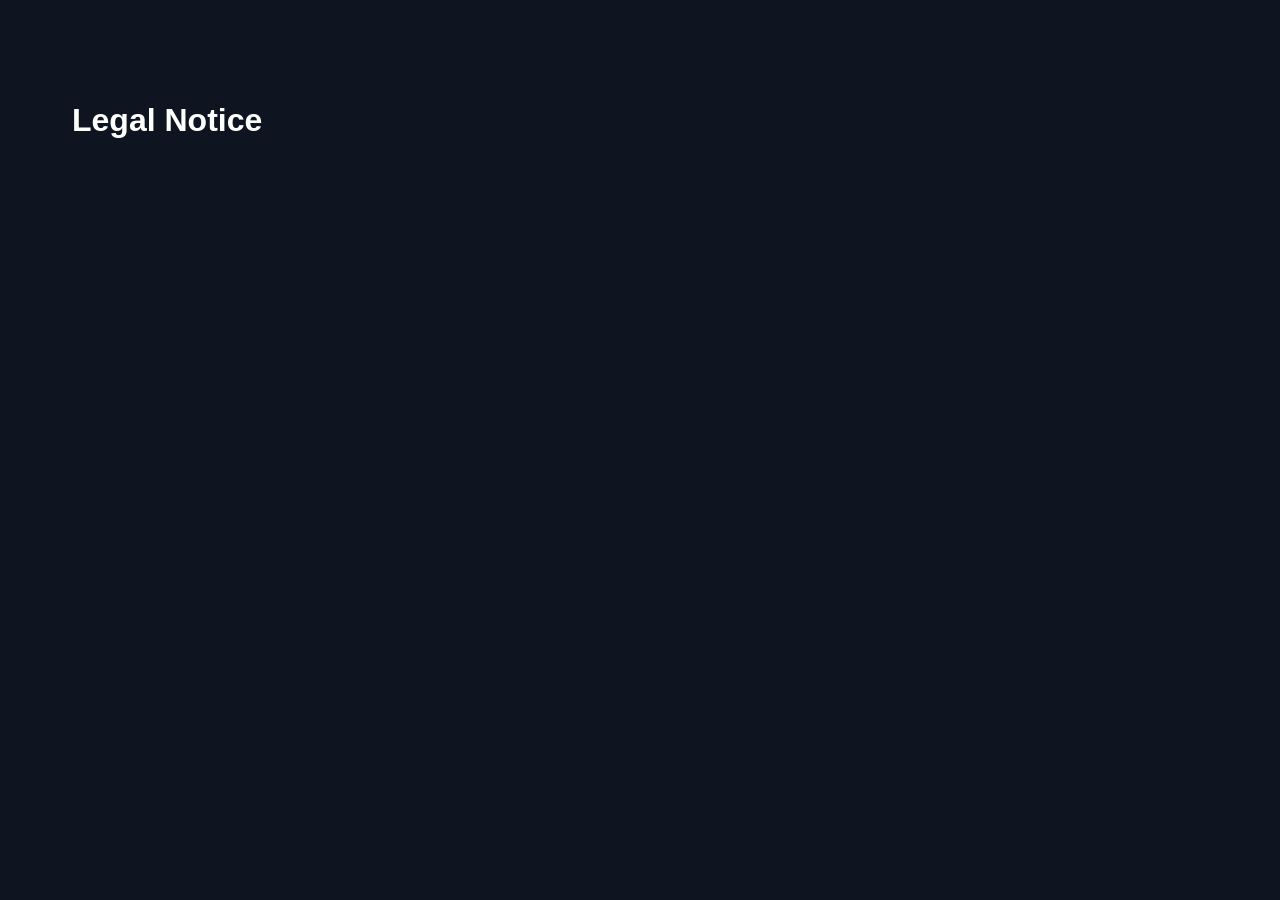
==== legal/privacy/legal-notice.html @ 49e29471 "chore: project setup and structure" ====
<!DOCTYPE html>
<html lang="de">
<head>
  <meta charset="UTF-8">
  <title>Legal Notice – Dominik Roth</title>
  <link rel="stylesheet" href="../../css/variable.css">
  <link rel="stylesheet" href="../../css/reset.css">
  <link rel="stylesheet" href="../../css/style.css">
</head>
<body>
  <main class="container section">
    <h1>Legal Notice</h1>
    <p><!-- Inhalt folgt: Name, Adresse, Kontakt --></p>
  </main>
</body>
</html>
---- css/variable.css ----
/* ==========================================================================
   Design Tokens – from Figma "Design Components Version A"
   ========================================================================== */
:root {
  /* Farben */
  --color-bg: #0e1521;
  --color-bg-alt: #101827;
  --color-text: #ffffff;
  --color-text-muted: #b4b8c2;

  --color-accent-green: #63e34d;
  --color-accent-purple: #9747ff;
  --color-accent-cyan: #4dd0e1;

  --color-success: #63e34d;
  --color-error: #ff4d6d;

  --color-border: #2a3446;

  /* Typografie */
  --font-main: 'Poppins', sans-serif;

  --fs-h1: 3rem;
  --fs-h2: 2.25rem;
  --fs-h3: 1.5rem;
  --fs-body: 1rem;
  --fs-small: 0.875rem;

  /* Spacing */
  --space-xs: 0.5rem;
  --space-sm: 1rem;
  --space-md: 2rem;
  --space-lg: 4rem;
  --space-xl: 6rem;

  /* Misc */
  --radius: 8px;
  --transition: 0.2s ease;
}
---- css/style.css ----
/* ==========================================================================
   Layout / Sections – Base Structure
   ========================================================================== */

.container {
  max-width: 1200px;
  margin-inline: auto;
  padding-inline: var(--space-md);
}

/* Header */
.header {
  display: flex;
  align-items: center;
  justify-content: space-between;
  padding-block: var(--space-sm);
}

.header__logo {
  font-size: var(--fs-h3);
  font-weight: 700;
}

.header__nav ul {
  display: flex;
  gap: var(--space-md);
}

/* Hero */
.hero {
  min-height: 100vh;
  display: flex;
  flex-direction: column;
  justify-content: center;
}

/* Generic Section */
.section {
  padding-block: var(--space-xl);
}

.section__title {
  font-size: var(--fs-h2);
  margin-bottom: var(--space-md);
}

/* Buttons */
.btn {
  display: inline-block;
  padding: 0.75rem 1.5rem;
  border-radius: var(--radius);
  font-weight: 600;
  transition: transform var(--transition);
}

.btn--primary {
  background-color: var(--color-accent-green);
  color: #06120a;
}

.btn--secondary {
  background-color: var(--color-accent-purple);
  color: #fff;
}

.btn:hover {
  transform: translateY(-2px);
}

/* Portfolio Card */
.project-card {
  border: 1px solid var(--color-border);
  border-radius: var(--radius);
  padding: var(--space-md);
  margin-bottom: var(--space-md);
}

/* Contact Form */
.form-group {
  margin-bottom: var(--space-sm);
}

.form-group input,
.form-group textarea {
  width: 100%;
  padding: 0.75rem;
  background: var(--color-bg-alt);
  border: 1px solid var(--color-border);
  border-radius: var(--radius);
  color: var(--color-text);
}

.form-group__error {
  display: none;
  color: var(--color-error);
  font-size: var(--fs-small);
  margin-top: var(--space-xs);
}

/* Footer */
.footer {
  padding-block: var(--space-md);
  border-top: 1px solid var(--color-border);
  display: flex;
  align-items: center;
  justify-content: space-between;
}
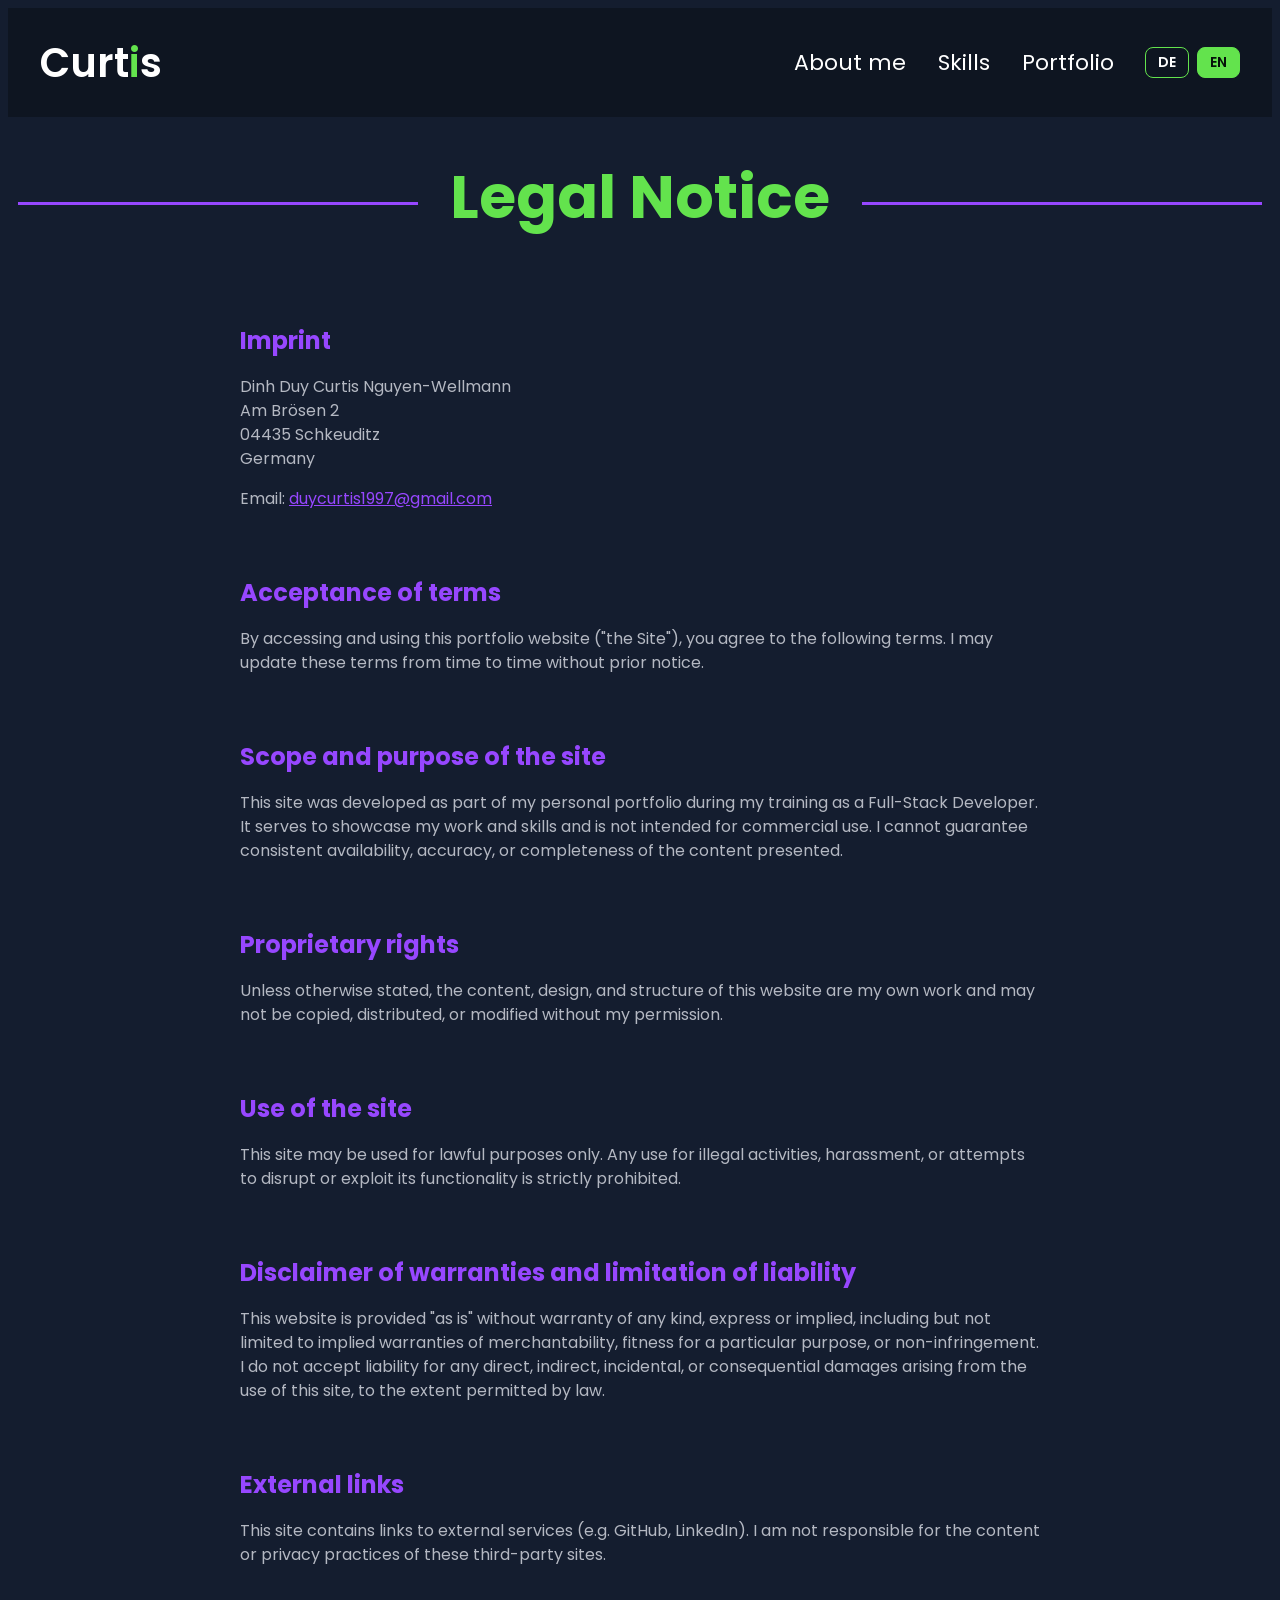
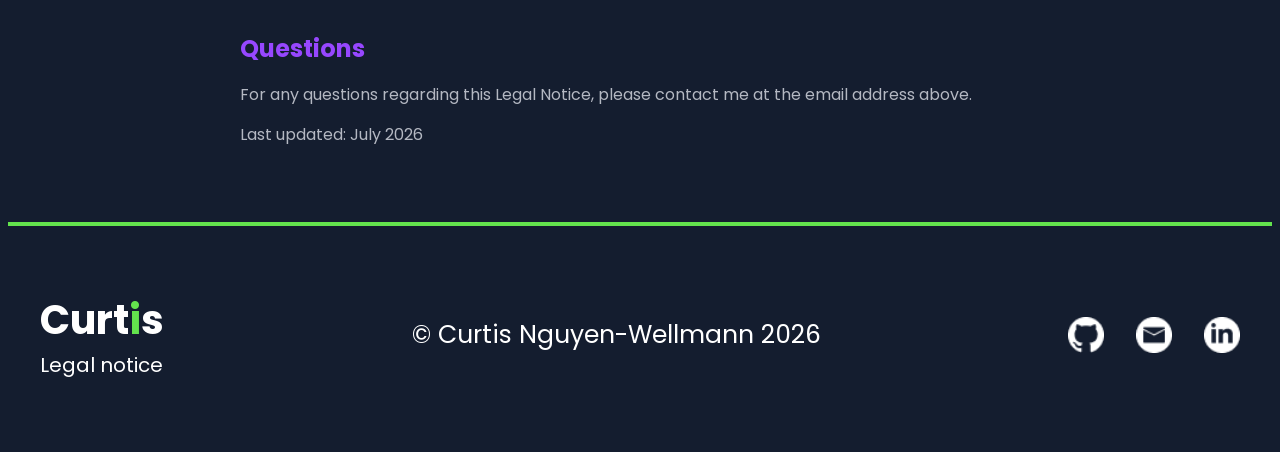
==== commit 8a34e00f: "leagal notice page and privacy policy" ====
--- a/legal/privacy/legal-notice.html
+++ b/legal/privacy/legal-notice.html
@@ -1,16 +1,132 @@
-<!DOCTYPE html>
+<!doctype html>
 <html lang="de">
 <head>
   <meta charset="UTF-8">
-  <title>Legal Notice – Dominik Roth</title>
+  <meta name="viewport" content="width=device-width, initial-scale=1.0">
+  <title>Legal Notice – Curtis Nguyen-Wellmann</title>
+
+  <link rel="preconnect" href="https://fonts.googleapis.com">
+  <link href="https://fonts.googleapis.com/css2?family=Poppins:wght@400;600;700&display=swap" rel="stylesheet">
+
   <link rel="stylesheet" href="../../css/variable.css">
   <link rel="stylesheet" href="../../css/reset.css">
   <link rel="stylesheet" href="../../css/style.css">
 </head>
 <body>
-  <main class="container section">
-    <h1>Legal Notice</h1>
-    <p><!-- Inhalt folgt: Name, Adresse, Kontakt --></p>
-  </main>
+
+  <!-- Header -->
+  <header class="header container">
+    <a href="../../index.html" class="header_logo">Curt<span class="accent">i</span>s</a>
+    <nav class="header_nav">
+      <ul>
+        <li><a href="../../index.html#about">About me</a></li>
+        <li><a href="../../index.html#skills">Skills</a></li>
+        <li><a href="../../index.html#portfolio">Portfolio</a></li>
+      </ul>
+    </nav>
+    <div class="header_lang">
+      <button class="lang-btn" data-lang="de">DE</button>
+      <button class="lang-btn lang-btn--active" data-lang="en">EN</button>
+    </div>
+  </header>
+
+  <!-- Legal Notice content -->
+  <section class="section container">
+    <div class="legal_title-row">
+      <span class="legal_divider" aria-hidden="true"></span>
+      <h1 class="section_title legal_title">Legal Notice</h1>
+      <span class="legal_divider" aria-hidden="true"></span>
+    </div>
+
+    <div class="legal_content">
+      <h2>Imprint</h2>
+      <p>
+        Dinh Duy Curtis Nguyen-Wellmann<br>
+        Am Brösen 2<br>
+        04435 Schkeuditz<br>
+        Germany
+      </p>
+      <p>Email: <a href="mailto:duycurtis1997@gmail.com">duycurtis1997@gmail.com</a></p>
+
+      <h2>Acceptance of terms</h2>
+      <p>
+        By accessing and using this portfolio website ("the Site"), you agree
+        to the following terms. I may update these terms from time to time
+        without prior notice.
+      </p>
+
+      <h2>Scope and purpose of the site</h2>
+      <p>
+        This site was developed as part of my personal portfolio during my
+        training as a Full-Stack Developer. It serves to showcase my work and
+        skills and is not intended for commercial use. I cannot guarantee
+        consistent availability, accuracy, or completeness of the content
+        presented.
+      </p>
+
+      <h2>Proprietary rights</h2>
+      <p>
+        Unless otherwise stated, the content, design, and structure of this
+        website are my own work and may not be copied, distributed, or
+        modified without my permission.
+      </p>
+
+      <h2>Use of the site</h2>
+      <p>
+        This site may be used for lawful purposes only. Any use for illegal
+        activities, harassment, or attempts to disrupt or exploit its
+        functionality is strictly prohibited.
+      </p>
+
+      <h2>Disclaimer of warranties and limitation of liability</h2>
+      <p>
+        This website is provided "as is" without warranty of any kind, express
+        or implied, including but not limited to implied warranties of
+        merchantability, fitness for a particular purpose, or
+        non-infringement. I do not accept liability for any direct, indirect,
+        incidental, or consequential damages arising from the use of this
+        site, to the extent permitted by law.
+      </p>
+
+      <h2>External links</h2>
+      <p>
+        This site contains links to external services (e.g. GitHub,
+        LinkedIn). I am not responsible for the content or privacy practices
+        of these third-party sites.
+      </p>
+
+      <h2>Questions</h2>
+      <p>
+        For any questions regarding this Legal Notice, please contact me at
+        the email address above.
+      </p>
+
+      <p>Last updated: July 2026</p>
+    </div>
+  </section>
+
+  <!-- Footer -->
+  <footer class="footer container">
+    <div class="footer_brand">
+      <a href="../../index.html" class="footer_logo">Curt<span class="accent">i</span>s</a>
+      <a href="legal-notice.html" class="footer_legal-link">Legal notice</a>
+    </div>
+
+    <p class="footer_copy">&copy; Curtis Nguyen-Wellmann 2026</p>
+
+    <div class="footer_socials">
+      <a href="https://github.com/Curtis-GH" target="_blank" rel="noopener">
+        <img src="../../icons/social/social_github.png" alt="Github">
+      </a>
+      <a href="mailto:duycurtis1997@gmail.com">
+        <img src="../../icons/social/social_email.png" alt="Email">
+      </a>
+      <a href="#" target="_blank" rel="noopener">
+        <img src="../../icons/social/social_linkedin.png" alt="LinkedIn">
+      </a>
+    </div>
+  </footer>
+
+  <script src="../../js/main.js"></script>
 </body>
-</html>
+</html>
--- a/css/variable.css
+++ b/css/variable.css
@@ -1,8 +1,6 @@
-/* ==========================================================================
-   Design Tokens – from Figma "Design Components Version A"
-   ========================================================================== */
+
 :root {
-  /* Farben */
+  /* Colors */
   --color-bg: #0e1521;
   --color-bg-alt: #101827;
   --color-text: #ffffff;
@@ -17,7 +15,7 @@
 
   --color-border: #2a3446;
 
-  /* Typografie */
+  /* Typography */
   --font-main: 'Poppins', sans-serif;
 
   --fs-h1: 3rem;
@@ -31,9 +29,9 @@
   --space-sm: 1rem;
   --space-md: 2rem;
   --space-lg: 4rem;
-  --space-xl: 6rem;
+  
 
   /* Misc */
   --radius: 8px;
   --transition: 0.2s ease;
-}
+}
--- a/css/style.css
+++ b/css/style.css
@@ -1,61 +1,235 @@
-/* ==========================================================================
-   Layout / Sections – Base Structure
-   ========================================================================== */
-
+/* ===== HEADER ===== */
+.header {
+  position: sticky;
+  top: 0;
+  z-index: 10;
+  background-color: var(--color-bg);
+  display: flex;
+  align-items: center;
+  justify-content: space-between;
+  padding-block: var(--space-sm);
+}
+
+.header_nav {
+  margin-left: 600px;
+}
+
+.header_nav ul {
+  display: flex;
+  gap: var(--space-md);
+  font-size: 22px;
+}
+
+.header_nav a {
+  transition: color var(--transition), text-shadow var(--transition);
+}
+
+.header_nav a:hover {
+  color: var(--color-accent-green);
+  text-shadow: 0 0 8px var(--color-accent-green);
+}
+
+.header_logo {
+  font-size: 40px;
+  font-weight: 600;
+}
+
+.header_logo .accent {
+  color: var(--color-accent-green);
+}
+
+/* Language toggle buttons */
+.header_lang {
+  display: flex;
+  gap: var(--space-xs);
+}
+
+.lang-btn {
+  padding: 0.25rem 0.75rem;
+  border: 1px solid var(--color-accent-green);
+  border-radius: var(--radius);
+  background: transparent;
+  color: var(--color-text);
+  font-size: var(--fs-small);
+  font-weight: 600;
+  transition: color var(--transition), text-shadow var(--transition);
+}
+
+.lang-btn--active {
+  background-color: var(--color-accent-green);
+  color: #06120a;
+  border-color: var(--color-accent-green);
+}
+
+.lang-btn:not(.lang-btn--active):hover {
+  color: var(--color-accent-purple);
+  text-shadow: 0 0 8px var(--color-accent-purple);
+}
+
+/* Shared layout container, used by every section */
 .container {
-  max-width: 1200px;
+  max-width: 1440px;
   margin-inline: auto;
   padding-inline: var(--space-md);
 }
 
-/* Header */
-.header {
-  display: flex;
-  align-items: center;
-  justify-content: space-between;
-  padding-block: var(--space-sm);
-}
-
-.header__logo {
-  font-size: var(--fs-h3);
-  font-weight: 700;
-}
-
-.header__nav ul {
-  display: flex;
-  gap: var(--space-md);
-}
-
-/* Hero */
+/* ===== END HEADER ===== */
+
+/* ===== HERO ===== */
 .hero {
-  min-height: 100vh;
+  min-height: 60vh;
   display: flex;
   flex-direction: column;
   justify-content: center;
-}
-
-/* Generic Section */
+  position: relative;
+  overflow: hidden;
+  background-image:
+    url("../icons/decorative/shadow-purple-about.png"),
+    url("../icons/decorative/shadow-cyan-hero.png.svg");
+  background-repeat: no-repeat, no-repeat;
+  background-position: left top, right top;
+  background-size: 700px, 250px;
+  margin-bottom: -40px;
+}
+
+
+
+.hero_content {
+  position: relative;
+  z-index: 1;
+  display: flex;
+  align-items: center;
+  justify-content: center;
+  gap: var(--space-lg);
+  margin: 100px;
+}
+
+.hero_text {
+  display: flex;
+  flex-direction: column;
+  align-items: center;
+  margin-top: 60px;
+}
+
+.hero_heading-row {
+  display: flex;
+  align-items: center;
+  gap: var(--space-sm);
+}
+
+.hero_text h1 {
+  font-size: 80px;
+  font-weight: 700;
+  line-height: 1.1;
+}
+
+.hero_heading-row {
+  display: flex;
+  align-items: center;
+  gap: var(--space-sm);
+}
+
+.hero_eyebrow {
+  writing-mode: vertical-rl;
+  transform: rotate(180deg);
+  font-size: 75px;
+  font-weight: 600;
+  color: #fff;
+}
+
+.hero_name-block {
+  display: flex;
+  flex-direction: column;
+}
+
+.hero_role {
+  color: var(--color-accent-purple);
+  font-size: 80px;
+  font-weight: 400;
+  margin: 0;
+}
+
+.hero_footer {
+  position: relative;
+  z-index: 1;
+  display: flex;
+  align-items: center;
+  justify-content: space-between;
+  margin-top: 120px;
+}
+
+.hero_socials {
+  display: flex;
+  align-items: center;
+  gap: 40px;
+}
+
+.hero_socials img {
+  width: 32px;
+  height: 32px;
+}
+
+.hero_email {
+  color: var(--color-text-muted);
+  font-size: var(--fs-small);
+  margin-left: var(--space-xs);
+}
+
+.hero_scroll {
+  writing-mode: vertical-rl;
+  color: var(--color-text-muted);
+  font-size: 22px;
+  font-weight: 600;
+  padding-right: 50px;
+  pointer-events: none;
+}
+
+.hero_scroll-arrow {
+  writing-mode: horizontal-tb;
+  display: inline-block;
+}
+
+.hero_divider {
+  display: inline-block;
+  width: 90px;
+  height: 3px;
+  background-color: var(--color-accent-green);
+}
+
+/* ===== END HERO ===== */
+
+/* ===== SECTION (SHARED) ===== */
 .section {
   padding-block: var(--space-xl);
 }
 
-.section__title {
-  font-size: var(--fs-h2);
+.section_title {
+  font-size: 90px;
+  line-height: 1;
   margin-bottom: var(--space-md);
 }
 
-/* Buttons */
+/* ===== END SECTION (SHARED) ===== */
+
+/* ===== BUTTONS ===== */
 .btn {
   display: inline-block;
   padding: 0.75rem 1.5rem;
   border-radius: var(--radius);
-  font-weight: 600;
+  font-weight: 500;
   transition: transform var(--transition);
+  font-size: 25px;
 }
 
 .btn--primary {
   background-color: var(--color-accent-green);
-  color: #06120a;
+  color: #fff;
+  margin-top: 60px;
+}
+
+.btn--primary:hover {
+  background-color: var(--color-accent-purple);
+  transform: scale(1.05);
 }
 
 .btn--secondary {
@@ -67,15 +241,152 @@
   transform: translateY(-2px);
 }
 
-/* Portfolio Card */
+/* ===== END BUTTONS ===== */
+
+/* ===== PORTFOLIO ===== */
+.portfolio {
+  position: relative;
+  overflow: hidden;
+}
+
+.portfolio_blob {
+  position: absolute;
+  z-index: 0;
+  max-width: none;
+  pointer-events: none;
+}
+
+.portfolio_blob--right {
+  top: 0;
+  right: 0;
+  height: 100%;
+  width: auto;
+}
+
+.portfolio_blob--left {
+  bottom: 0;
+  left: 0;
+  height: 100%;
+  width: auto;
+}
+
+.portfolio_heading-row {
+    position: relative;
+    z-index: 1;
+    display: flex;
+    align-items: center;
+    gap: var(--space-sm);
+    margin-bottom: var(--space-xs);
+    padding-left: 30px;
+}
+
+.portfolio_divider {
+  display: inline-block;
+  width:80px;
+  height: 4px;
+  background-color: var(--color-accent-purple);
+  margin-top: 50px;
+}
+
+.portfolio_subtitle {
+  position: relative;
+  z-index: 1;
+  color: var(--color-text-muted);
+  margin-bottom: var(--space-lg);
+  max-width: 500px;
+  padding-left: 120px;
+}
+
+.portfolio_grid {
+  position: relative;
+  z-index: 1;
+  display: grid;
+  grid-template-columns: repeat(2, 1fr);
+  gap: var(--space-lg);
+  max-width: 1200px;
+  margin-inline: auto;
+}
+
 .project-card {
-  border: 1px solid var(--color-border);
+  border: 2px solid var(--color-accent-green);
   border-radius: var(--radius);
+  overflow: hidden;
+  background-color: var(--color-bg-alt);
+  position: relative;
+}
+
+.project-card_media {
+  
+  overflow: hidden;
+  font-size: 20px;
+}
+
+.project-card_preview {
+  width: 100%;
+  object-fit: cover;
+  display: block;
+}
+
+.project-card_links {
+  position: absolute;
+  top: var(--space-md);
+  left: 0;
+  width: 100%;
+  z-index: 2;
+  display: flex;
+  justify-content: center;
+  gap: var(--space-sm);
+  opacity: 0;
+  transform: translateY(-10px);
+  transition: opacity var(--transition), transform var(--transition);
+}
+
+.project-card:hover .project-card_links {
+  opacity: 1;
+  transform: translateY(0);
+}
+
+.btn--outline {
+  background: transparent;
+  border: 1px solid var(--color-accent-cyan);
+  color: #fff;
+}
+.project-card_info {
+  position: absolute;
+  bottom: 0;
+  left: 0;
+  width: 100%;
+  z-index: 1;
+  background-color: #fff;
+  color: #06120a;
   padding: var(--space-md);
-  margin-bottom: var(--space-md);
-}
-
-/* Contact Form */
+  opacity: 0;
+  transform: translateY(20px);
+  transition: opacity var(--transition), transform var(--transition);
+  pointer-events: none;
+  box-sizing: border-box;
+  border-radius: 7px;
+}
+
+.project-card:hover .project-card_info {
+  opacity: 1;
+  transform: translateY(0);
+}
+
+.project-card_info h3 {
+  color: var(--color-accent-purple);
+  margin-bottom: var(--space-xs);
+}
+
+.tech-tags {
+  color: var(--color-accent-green);
+  font-size: var(--fs-small);
+  margin-top: var(--space-xs);
+}
+
+/* ===== END PORTFOLIO ===== */
+
+/* ===== CONTACT FORM ===== */
 .form-group {
   margin-bottom: var(--space-sm);
 }
@@ -85,23 +396,642 @@
   width: 100%;
   padding: 0.75rem;
   background: var(--color-bg-alt);
-  border: 1px solid var(--color-border);
+  border: 1px solid var(--color-accent-purple);
   border-radius: var(--radius);
   color: var(--color-text);
-}
-
-.form-group__error {
-  display: none;
+  font-family: inherit;
+}
+
+.form-group textarea {
+  min-height: 120px;
+  resize: vertical;
+}
+
+/* Webkit autofill fix: keep dark background and light text */
+.form-group input:-webkit-autofill,
+.form-group input:-webkit-autofill:hover,
+.form-group input:-webkit-autofill:focus {
+  -webkit-text-fill-color: var(--color-text);
+  -webkit-box-shadow: 0 0 0 1000px var(--color-bg-alt) inset;
+  caret-color: var(--color-text);
+}
+
+.form-group input.is-invalid,
+.form-group textarea.is-invalid {
+  border-color: var(--color-error);
+}
+
+.form-group_error {
+  visibility: hidden;
   color: var(--color-error);
   font-size: var(--fs-small);
   margin-top: var(--space-xs);
-}
-
-/* Footer */
+  min-height: 1.2em;
+}
+
+.form-group_error.is-visible {
+  visibility: visible;
+}
+
+.form-group--checkbox {
+  display: flex;
+  flex-wrap: wrap;
+  align-items: flex-start;
+  gap: var(--space-xs);
+  font-size: var(--fs-body);
+}
+.form-group--checkbox .form-group_error {
+  flex-basis: 100%;
+  margin-top: 0;
+}
+
+
+.form-group--checkbox input {
+  width: auto;
+  accent-color: var(--color-accent-green);
+  margin-top: 0.2rem;
+  flex-shrink: 0;
+}
+
+.contact_policy-link {
+  color: var(--color-accent-purple);
+  text-decoration: underline;
+}
+
+.form-group--checkbox input {
+  appearance: none;
+  -webkit-appearance: none;
+  width: 20px;
+  height: 20px;
+  border: 2px solid var(--color-accent-green);
+  border-radius: 4px;
+  background-color: transparent;
+  margin-top: 0.2rem;
+  flex-shrink: 0;
+  cursor: pointer;
+  position: relative;
+}
+
+.form-group--checkbox input:checked {
+  background-color: var(--color-accent-green);
+}
+
+.form-group--checkbox input:checked::after {
+  content: "";
+  position: absolute;
+  left: 6px;
+  top: 3px;
+  width: 6px;
+  height: 11px;
+  border: solid #06120a;
+  border-width: 0 2px 2px 0;
+  transform: rotate(45deg);
+}
+
+.contact_submit:disabled {
+  background-color: var(--color-border);
+  opacity: 1;
+  cursor: not-allowed;
+  transform: none;
+  cursor: pointer;
+}
+.contact_form {
+  padding-right: 75px;
+}
+
+.contact_feedback {
+  margin-top: var(--space-sm);
+  font-weight: 600;
+}
+
+.contact_feedback.is-success {
+  color: var(--color-success);
+}
+
+.contact_feedback.is-error {
+  color: var(--color-error);
+}
+
+/* ===== END CONTACT FORM ===== */
+
+/* ===== FOOTER ===== */
 .footer {
-  padding-block: var(--space-md);
-  border-top: 1px solid var(--color-border);
+  padding-block: var(--space-lg);
+  border-top: 4px solid var(--color-accent-green);
   display: flex;
   align-items: center;
   justify-content: space-between;
 }
+
+.footer_logo {
+  font-size: 40px;
+  font-weight: 700;
+}
+
+.footer_logo .accent {
+  color: var(--color-accent-green);
+}
+
+.footer_legal-link {
+  display: block;
+  color: white;
+  font-size: 20px;
+  font-weight: 400;
+}
+
+.footer_copy {
+  font-size: 25px;
+}
+
+.footer_socials {
+  display: flex;
+  gap: var(--space-md);
+}
+
+.footer_socials img {
+  width: 36px;
+  height: 36px;
+  transition: transform 0.5s ease;
+}
+
+.footer_socials img:hover {
+  transform: translateY(-10px);
+}
+
+/* ===== END FOOTER ===== */
+
+/* ===== ABOUT ===== */
+.about {
+  position: relative;
+}
+
+.about_grid {
+  display: flex;
+  align-items: center;
+  gap: 135px;
+}
+
+.about_text {
+  max-width: 560px;
+  position: relative;
+  z-index: 1;
+  margin-left:90px;
+}
+
+.about_intro {
+  margin-bottom: var(--space-sm);
+}
+
+.about_points {
+  margin-top: var(--space-md);
+  display: flex;
+  flex-direction: column;
+  gap: var(--space-md);
+}
+
+.about_points li {
+  display: flex;
+  align-items: flex-start;
+  gap: var(--space-sm);
+}
+
+.about_points img {
+  width: 60px;
+  height: 60px;
+  flex-shrink: 0;
+  margin-top: 0.2rem;
+}
+
+.about_photo-wrap {
+  position: relative;
+  flex-shrink: 0;
+  width: 750px;
+  max-width: none;
+  margin-top: 200px;
+}
+
+.about_glow {
+  position: absolute;
+  top: 50%;
+  left: 50%;
+  transform: translate(-50%, -50%);
+  width: 120%;
+  max-width: none;
+  z-index: 0;
+  pointer-events: none;
+}
+
+.about_photo {
+  position: relative;
+  z-index: 1;
+  width: 100%;
+  object-fit: contain;
+}
+
+/* ===== END ABOUT ===== */
+
+/* ===== SKILLS ===== */
+.skills {
+  position: relative;
+  background-color: #141d2f;
+
+}
+
+.skills_wave {
+  position: absolute;
+  top: -180px;
+  left: 0;
+  width: 100%;
+  z-index: 1;
+  pointer-events: none;
+  
+}
+
+.skills_grid {
+  position: relative;
+  z-index: 1;
+  display: flex;
+  align-items: center;
+  justify-content: space-between;
+  gap: var(--space-lg);
+  padding-top: 0px;
+  margin-left:90px;
+}
+
+.skills_icons {
+  display: grid;
+  grid-template-columns: repeat(4, 1fr);
+  gap: var(--space-lg) var(--space-md);
+  flex-shrink: 0;
+}
+
+.skill-item {
+  display: flex;
+  flex-direction: column;
+  align-items: center;
+  gap: var(--space-xs);
+  text-align: center;
+}
+
+.skill-item--new-row {
+  grid-column-start: 1;
+}
+
+.skill-item img {
+  width: 60px;
+  height: 60px;
+  transition: transform 0.5s ease;
+}
+
+.skill-item img:hover {
+  transform: translateY(-10px);
+}
+
+.skill-item span {
+  font-weight: 700;
+  font-size: var(--fs-small);
+}
+.skill-item--tooltip {
+  position: relative;
+}
+
+.skill-item_tooltip {
+  position: absolute;
+  bottom: calc(100% + var(--space-xs));
+  left: 50%;
+  transform: translateX(-50%);
+  width: 196px;
+  opacity: 0;
+  pointer-events: none;
+  transition: opacity var(--transition);
+  z-index: 2;
+}
+
+.skill-item--tooltip:hover .skill-item_tooltip {
+  opacity: 1;
+}
+
+.skills_text {
+  max-width: 480px;
+}
+
+.skills_heading-row {
+  display: flex;
+  align-items: center;
+  gap: var(--space-md);
+  margin-bottom: var(--space-md);
+}
+
+.skills_divider {
+  flex-grow: 1;
+  height: 3px;
+  background-color: var(--color-accent-cyan);
+  margin-top: 50px;
+}
+
+.skills_question {
+  margin-top: var(--space-md);
+  font-size: var(--fs-h3);
+  font-weight: 700;
+}
+
+.accent-purple {
+  color: var(--color-accent-purple);
+}
+
+/* ===== END SKILLS ===== */
+
+/* Background color spanning Skills section through page end */
+.page-bottom {
+  background-color: #141d2f;
+  margin-inline: auto;
+  padding-inline: var(--space-md);
+}
+
+/* ===== REFERENCES / TESTIMONIALS ===== */
+.references {
+
+  margin-top: 75px;
+}
+
+.testimonial {
+  position: relative;
+  display: flex;
+  align-items: center;
+  padding: var(--space-lg);
+  padding-right: 0;
+}
+
+.testimonial_quote-icon {
+  position: absolute;
+  top: var(--space-md);
+  left: var(--space-md);
+  width: 48px;
+  height: auto;
+}
+
+.testimonial_box {
+  flex-grow: 6;
+  border: 4px solid var(--color-accent-purple);
+  border-radius: 24px;
+  padding: var(--space-lg) var(--space-lg) var(--space-lg) calc(var(--space-lg) * 2);
+  min-height: 140px;
+  height: 180px;
+  display: flex;
+  align-items: center;
+  margin-right: var(--space-lg);
+}
+
+.testimonial_slides {
+  position: relative;
+  width: 100%;
+  display: grid;
+}
+
+.testimonial_slide {
+  grid-area: 1 / 1;
+  visibility: hidden;
+}
+
+.testimonial_slide.is-active {
+  visibility: visible;
+}
+
+.testimonial_author-row {
+  display: flex;
+  align-items: center;
+  margin-top: var(--space-md);
+}
+
+ .testimonial_avatar-divider {
+  display: inline-block;
+  width: 80px;
+  height: 3px;
+  background-color: var(--color-accent-green);
+}
+
+.testimonial_author {
+    color: var(--color-text-muted);
+    font-size: var(--fs-body);
+    white-space: nowrap;
+    padding-left: 20px;
+}
+
+.testimonial_avatar {
+  flex-shrink: 0;
+  width: 220px;
+  height: 220px;
+  border-radius: 50%;
+  border: 3px solid var(--color-accent-green);
+  display: flex;
+  align-items: center;
+  justify-content: center;
+  font-weight: 700;
+  font-size: var(--fs-h3);
+  background-color: var(--color-bg-alt);
+}
+
+.testimonial_avatar-divider {
+  display: inline-block;
+  flex-grow: 1;
+  height: 3px;
+  background-color: var(--color-accent-green);
+}
+
+.testimonial_divider {
+  flex-grow: 1;
+  max-width: 240px;
+  height: 1px;
+  background-color: var(--color-accent-cyan);
+}
+
+.testimonial_nav {
+  display: flex;
+  align-items: center;
+  justify-content: center;
+  gap: var(--space-md);
+  padding-bottom: var(--space-lg);
+}
+
+.testimonial_arrow {
+  background: transparent;
+  color: var(--color-accent-purple);
+  font-size: 40px;
+  font-weight: 700;
+  line-height: 1;
+  padding: 0;
+}
+
+.testimonial_dots {
+  display: flex;
+  gap: var(--space-xs);
+}
+
+.testimonial_dot {
+  width: 10px;
+  height: 10px;
+  border-radius: 50%;
+  background-color: var(--color-border);
+  padding: 0;
+}
+
+.testimonial_dot.is-active {
+  background-color: var(--color-accent-cyan);
+}
+
+/* ===== END REFERENCES / TESTIMONIALS ===== */
+
+/* ===== CONTACT ===== */
+.contact {
+  position: relative;
+  overflow: hidden;
+}
+
+.contact_shadow {
+  position: absolute;
+  top: 0;
+  right: 0;
+  height: 100%;
+  width: auto;
+  z-index: 0;
+  pointer-events: none;
+}
+
+.contact_heading-row {
+  position: relative;
+  z-index: 1;
+  display: flex;
+  align-items: center;
+  gap: var(--space-md);
+  margin-bottom: var(--space-lg);
+  padding-left: 30%;
+}
+
+.contact_divider {
+  flex-grow: 1;
+  height: 2px;
+  background-color: var(--color-accent-green);
+  margin-top: 50px;
+}
+
+.contact_grid {
+  position: relative;
+  z-index: 1;
+  display: grid;
+  grid-template-columns: 1fr 1fr;
+  gap: var(--space-lg);
+}
+
+.contact_intro-heading {
+  display: flex;
+  align-items: center;
+  gap: var(--space-sm);
+  margin-bottom: var(--space-md);
+}
+
+.contact_intro-divider {
+  width: 40px;
+  height: 4px;
+  background-color: var(--color-accent-cyan);
+}
+
+.contact_intro-heading h3 {
+  font-size: 40px;
+}
+
+.contact_intro p {
+  color: var(--color-text-muted);
+  font-size: var(--fs-body);
+  margin-bottom: var(--space-sm);
+  max-width: 320px;
+}
+
+.contact_scroll-top {
+  position: relative;
+  z-index: 1;
+  display: flex;
+  align-items: center;
+  justify-content: center;
+  width: 56px;
+  height: 56px;
+  font-size: 24px;
+  margin-left: auto;
+  margin-right: var(--space-lg);
+  margin-top: var(--space-md);
+  margin-bottom: var(--space-lg);
+  border: 2px solid var(--color-border);
+  border-radius: 50%;
+  color: var(--color-text);
+  border-color: white;
+}
+
+/* ===== END CONTACT ===== */
+
+/* ===== LEGAL PAGES (Legal Notice / Privacy Policy) ===== */
+.legal_title-row {
+  display: flex;
+  align-items: center;
+  justify-content: center;
+  gap: var(--space-md);
+  margin-bottom: var(--space-lg);
+  margin-inline: calc(var(--space-md) * -1);
+  text-align: center;
+}
+
+.legal_title {
+  color: var(--color-accent-green);
+  font-size: 60px;
+  font-weight: 700;
+  line-height: 1;
+  margin-top:  50px;
+  white-space: nowrap;
+}
+
+.legal_divider {
+  flex-grow: 1;
+  height: 3px;
+  background-color: var(--color-accent-purple);
+  max-width: 400px;
+  margin-top: 30px;
+  
+}
+
+.legal_content {
+  max-width: 800px;
+  margin-inline: auto;
+  margin-bottom: 75px;
+}
+
+.legal_content h2 {
+  color: var(--color-accent-purple);
+  font-size: var(--fs-h3);
+  margin-top: var(--space-lg);
+  margin-bottom: var(--space-xs);
+}
+
+.legal_content p {
+  color: var(--color-text-muted);
+  margin-bottom: var(--space-sm);
+}
+
+.legal_content ul {
+  margin-bottom: var(--space-sm);
+  padding-left: var(--space-md);
+  list-style: disc;
+}
+
+.legal_content li {
+  color: var(--color-text-muted);
+  margin-bottom: var(--space-xs);
+}
+
+.legal_content a {
+  color: var(--color-accent-purple);
+  text-decoration: underline;
+}
+
+.legal_placeholder {
+  color: var(--color-accent-cyan);
+  font-style: italic;
+}
+/* ===== END LEGAL PAGES ===== */
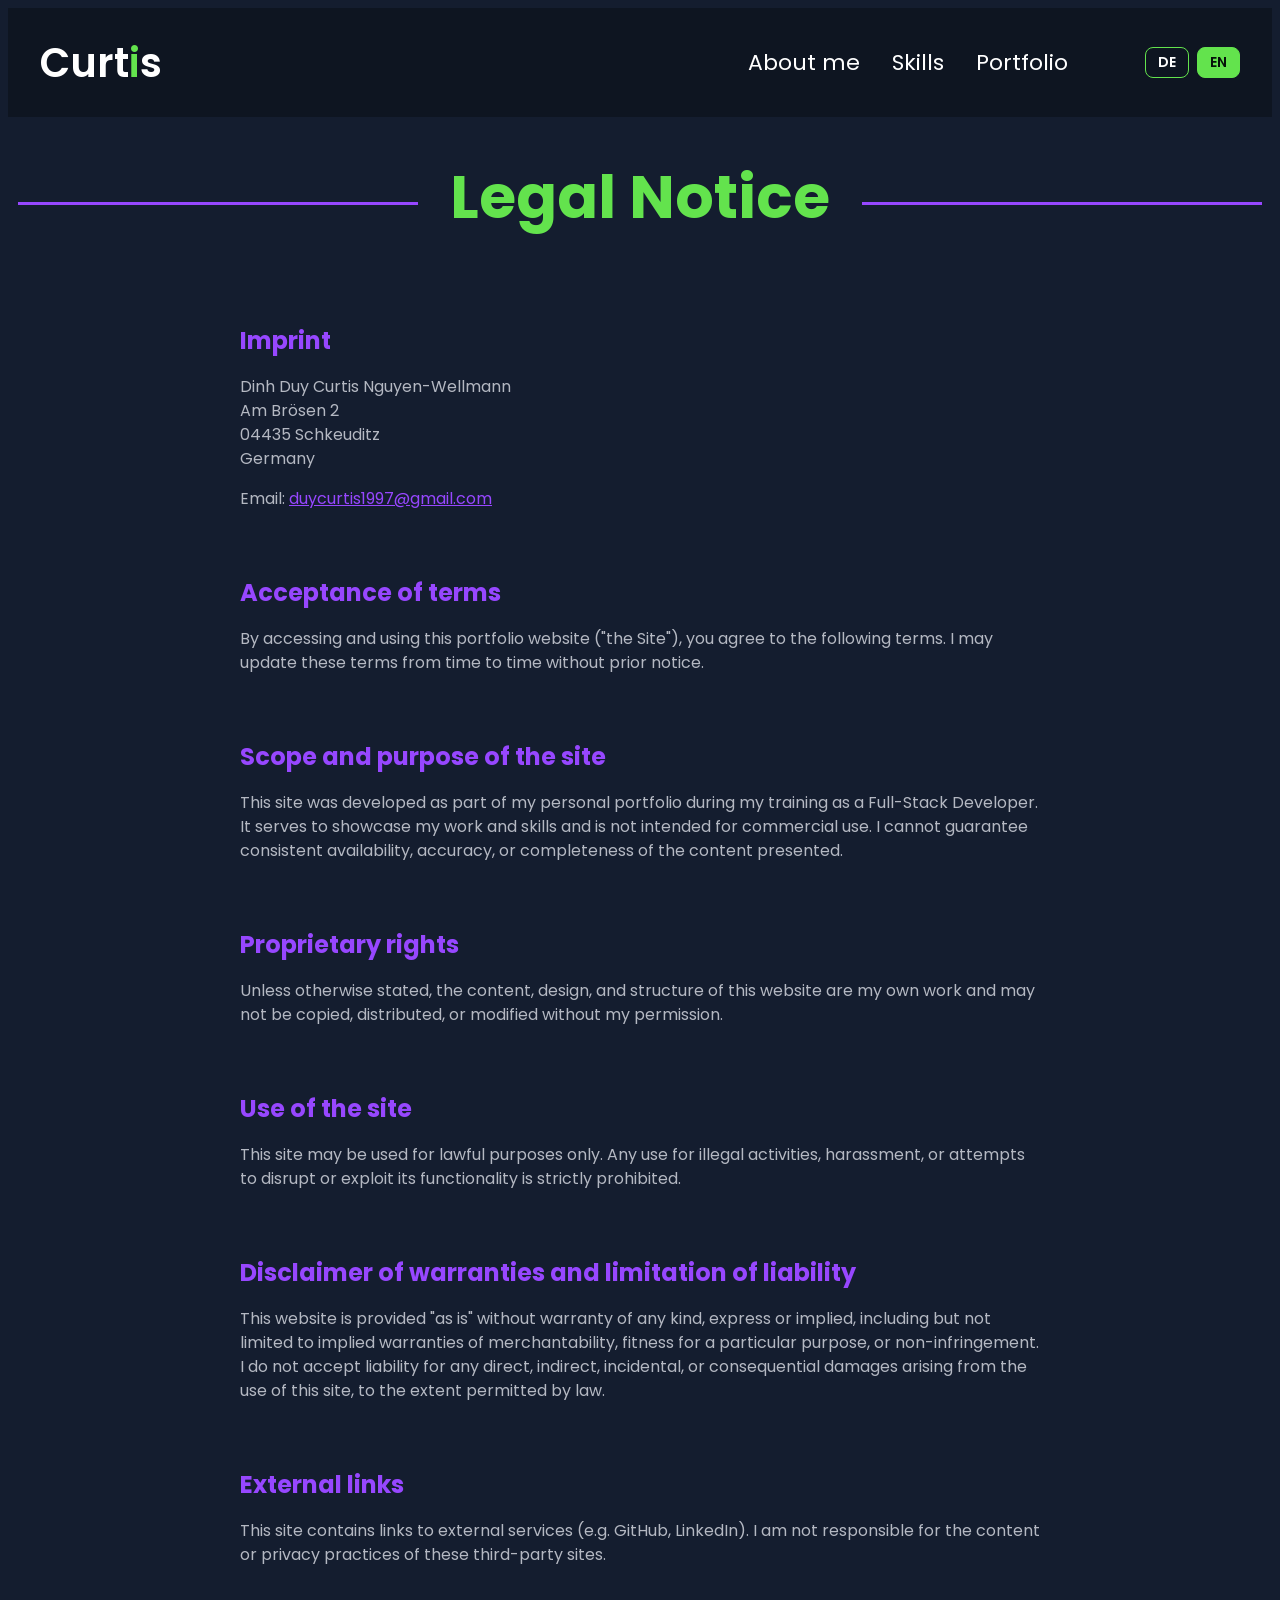
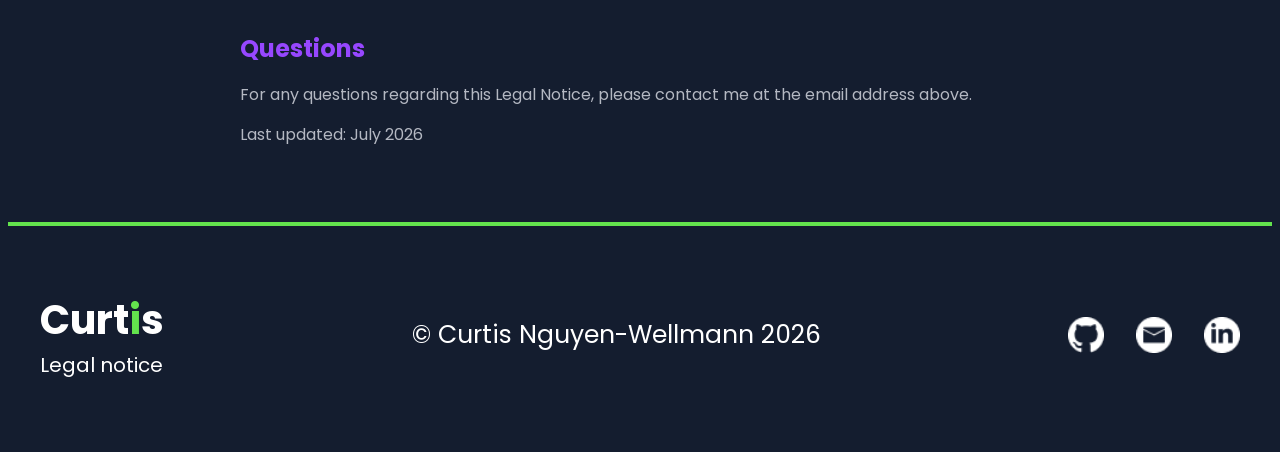
==== commit 115aaf0f: "feat(legal): add responsive header/footer and full DE/EN i18n to legal pages" ====
--- a/legal/privacy/legal-notice.html
+++ b/legal/privacy/legal-notice.html
@@ -11,6 +11,7 @@
   <link rel="stylesheet" href="../../css/variable.css">
   <link rel="stylesheet" href="../../css/reset.css">
   <link rel="stylesheet" href="../../css/style.css">
+  <link rel="stylesheet" href="../../css/responsive.css">
 </head>
 <body>
 
@@ -19,44 +20,70 @@
     <a href="../../index.html" class="header_logo">Curt<span class="accent">i</span>s</a>
     <nav class="header_nav">
       <ul>
-        <li><a href="../../index.html#about">About me</a></li>
-        <li><a href="../../index.html#skills">Skills</a></li>
-        <li><a href="../../index.html#portfolio">Portfolio</a></li>
+        <li><a href="../../index.html#about" data-i18n="nav_about">About me</a></li>
+        <li><a href="../../index.html#skills" data-i18n="nav_skills">Skills</a></li>
+        <li><a href="../../index.html#portfolio" data-i18n="nav_portfolio">Portfolio</a></li>
       </ul>
     </nav>
     <div class="header_lang">
       <button class="lang-btn" data-lang="de">DE</button>
       <button class="lang-btn lang-btn--active" data-lang="en">EN</button>
     </div>
+    <button
+      type="button"
+      class="header_burger"
+      id="burger-btn"
+      aria-label="Open menu"
+      aria-expanded="false"
+      aria-controls="mobile-menu"
+    >
+      <span></span>
+      <span></span>
+      <span></span>
+    </button>
   </header>
+
+  <div class="mobile-menu" id="mobile-menu">
+    <nav class="mobile-menu_nav">
+      <a href="../../index.html#about" data-i18n="nav_about">About me</a>
+      <a href="../../index.html#skills" data-i18n="nav_skills">Skills</a>
+      <a href="../../index.html#portfolio" data-i18n="nav_portfolio">Portfolio</a>
+      <a href="../../index.html#contact" data-i18n="nav_contact">Contact</a>
+    </nav>
+    <div class="mobile-menu_lang">
+      <button class="lang-btn mobile-menu_lang-btn" data-lang="en">EN</button>
+      <span aria-hidden="true">/</span>
+      <button class="lang-btn mobile-menu_lang-btn" data-lang="de">DE</button>
+    </div>
+  </div>
 
   <!-- Legal Notice content -->
   <section class="section container">
     <div class="legal_title-row">
       <span class="legal_divider" aria-hidden="true"></span>
-      <h1 class="section_title legal_title">Legal Notice</h1>
+      <h1 class="section_title legal_title" data-i18n="ln_page_title">Legal Notice</h1>
       <span class="legal_divider" aria-hidden="true"></span>
     </div>
 
     <div class="legal_content">
-      <h2>Imprint</h2>
+      <h2 data-i18n="ln_h_imprint">Imprint</h2>
       <p>
         Dinh Duy Curtis Nguyen-Wellmann<br>
         Am Brösen 2<br>
         04435 Schkeuditz<br>
         Germany
       </p>
-      <p>Email: <a href="mailto:duycurtis1997@gmail.com">duycurtis1997@gmail.com</a></p>
+      <p><span data-i18n="pp_email_label">Email:</span> <a href="mailto:duycurtis1997@gmail.com">duycurtis1997@gmail.com</a></p>
 
-      <h2>Acceptance of terms</h2>
-      <p>
+      <h2 data-i18n="ln_h_acceptance">Acceptance of terms</h2>
+      <p data-i18n="ln_acceptance_body">
         By accessing and using this portfolio website ("the Site"), you agree
         to the following terms. I may update these terms from time to time
         without prior notice.
       </p>
 
-      <h2>Scope and purpose of the site</h2>
-      <p>
+      <h2 data-i18n="ln_h_scope">Scope and purpose of the site</h2>
+      <p data-i18n="ln_scope_body">
         This site was developed as part of my personal portfolio during my
         training as a Full-Stack Developer. It serves to showcase my work and
         skills and is not intended for commercial use. I cannot guarantee
@@ -64,22 +91,22 @@
         presented.
       </p>
 
-      <h2>Proprietary rights</h2>
-      <p>
+      <h2 data-i18n="ln_h_rights">Proprietary rights</h2>
+      <p data-i18n="ln_rights_body">
         Unless otherwise stated, the content, design, and structure of this
         website are my own work and may not be copied, distributed, or
         modified without my permission.
       </p>
 
-      <h2>Use of the site</h2>
-      <p>
+      <h2 data-i18n="ln_h_use">Use of the site</h2>
+      <p data-i18n="ln_use_body">
         This site may be used for lawful purposes only. Any use for illegal
         activities, harassment, or attempts to disrupt or exploit its
         functionality is strictly prohibited.
       </p>
 
-      <h2>Disclaimer of warranties and limitation of liability</h2>
-      <p>
+      <h2 data-i18n="ln_h_disclaimer">Disclaimer of warranties and limitation of liability</h2>
+      <p data-i18n="ln_disclaimer_body">
         This website is provided "as is" without warranty of any kind, express
         or implied, including but not limited to implied warranties of
         merchantability, fitness for a particular purpose, or
@@ -88,20 +115,20 @@
         site, to the extent permitted by law.
       </p>
 
-      <h2>External links</h2>
-      <p>
+      <h2 data-i18n="ln_h_links">External links</h2>
+      <p data-i18n="ln_links_body">
         This site contains links to external services (e.g. GitHub,
         LinkedIn). I am not responsible for the content or privacy practices
         of these third-party sites.
       </p>
 
-      <h2>Questions</h2>
-      <p>
+      <h2 data-i18n="ln_h_questions">Questions</h2>
+      <p data-i18n="ln_questions_body">
         For any questions regarding this Legal Notice, please contact me at
         the email address above.
       </p>
 
-      <p>Last updated: July 2026</p>
+      <p data-i18n="ln_updated">Last updated: July 2026</p>
     </div>
   </section>
 
@@ -109,7 +136,7 @@
   <footer class="footer container">
     <div class="footer_brand">
       <a href="../../index.html" class="footer_logo">Curt<span class="accent">i</span>s</a>
-      <a href="legal-notice.html" class="footer_legal-link">Legal notice</a>
+      <a href="legal-notice.html" class="footer_legal-link" data-i18n="footer_legal">Legal notice</a>
     </div>
 
     <p class="footer_copy">&copy; Curtis Nguyen-Wellmann 2026</p>
@@ -127,6 +154,7 @@
     </div>
   </footer>
 
+  <script src="../../js/translations.js"></script>
   <script src="../../js/main.js"></script>
 </body>
 </html>
--- a/css/style.css
+++ b/css/style.css
@@ -2,7 +2,7 @@
 .header {
   position: sticky;
   top: 0;
-  z-index: 10;
+  z-index: 200;
   background-color: var(--color-bg);
   display: flex;
   align-items: center;
@@ -11,7 +11,8 @@
 }
 
 .header_nav {
-  margin-left: 600px;
+  margin-left: auto;
+  margin-right: clamp(24px, 6vw, 120px);
 }
 
 .header_nav ul {
@@ -101,7 +102,7 @@
   align-items: center;
   justify-content: center;
   gap: var(--space-lg);
-  margin: 100px;
+  margin: clamp(24px, 6vw, 100px);
 }
 
 .hero_text {
@@ -118,7 +119,7 @@
 }
 
 .hero_text h1 {
-  font-size: 80px;
+  font-size: clamp(32px, 4.3vw, 62px);
   font-weight: 700;
   line-height: 1.1;
 }
@@ -132,19 +133,23 @@
 .hero_eyebrow {
   writing-mode: vertical-rl;
   transform: rotate(180deg);
-  font-size: 75px;
+  font-size: 45px;
   font-weight: 600;
   color: #fff;
 }
+html[lang="de"] .hero_eyebrow {
+  font-size: 50px;
+}
 
 .hero_name-block {
   display: flex;
   flex-direction: column;
 }
+
 
 .hero_role {
   color: var(--color-accent-purple);
-  font-size: 80px;
+  font-size: clamp(32px, 4.3vw, 62px);
   font-weight: 400;
   margin: 0;
 }
@@ -204,9 +209,13 @@
 }
 
 .section_title {
-  font-size: 90px;
+  font-size: clamp(40px, 6vw, 90px);
   line-height: 1;
   margin-bottom: var(--space-md);
+}
+
+html[lang="de"] .section_title {
+  font-size: clamp(36px, 5.4vw, 80px);
 }
 
 /* ===== END SECTION (SHARED) ===== */
@@ -224,7 +233,8 @@
 .btn--primary {
   background-color: var(--color-accent-green);
   color: #fff;
-  margin-top: 60px;
+  margin-top: 50px;
+  
 }
 
 .btn--primary:hover {
@@ -323,6 +333,7 @@
 
 .project-card_preview {
   width: 100%;
+  height: 50%;
   object-fit: cover;
   display: block;
 }
@@ -376,6 +387,11 @@
 .project-card_info h3 {
   color: var(--color-accent-purple);
   margin-bottom: var(--space-xs);
+  font-size: clamp(14px, 4vw, 24px);
+}
+
+.project-card_info p {
+  font-size: clamp(12px, 3vw, 16px);
 }
 
 .tech-tags {
@@ -439,6 +455,9 @@
   align-items: flex-start;
   gap: var(--space-xs);
   font-size: var(--fs-body);
+}
+.form-group--checkbox label {
+  flex: 1;
 }
 .form-group--checkbox .form-group_error {
   flex-basis: 100%;
@@ -568,14 +587,15 @@
 .about_grid {
   display: flex;
   align-items: center;
-  gap: 135px;
+  gap: clamp(16px, 8vw, 135px);
 }
 
 .about_text {
   max-width: 560px;
   position: relative;
   z-index: 1;
-  margin-left:90px;
+  margin-left: clamp(0px, 5vw, 90px);
+  margin-bottom: 10px;
 }
 
 .about_intro {
@@ -605,7 +625,7 @@
 .about_photo-wrap {
   position: relative;
   flex-shrink: 0;
-  width: 750px;
+  width: min(750px, 42vw);
   max-width: none;
   margin-top: 200px;
 }
@@ -615,7 +635,7 @@
   top: 50%;
   left: 50%;
   transform: translate(-50%, -50%);
-  width: 120%;
+  width: 100%;
   max-width: none;
   z-index: 0;
   pointer-events: none;
@@ -637,32 +657,31 @@
 
 }
 
-.skills_wave {
+.about_wave {
   position: absolute;
-  top: -180px;
+  top: calc(100% - 180px);
   left: 0;
   width: 100%;
-  z-index: 1;
+  z-index: 2;
   pointer-events: none;
-  
 }
 
 .skills_grid {
   position: relative;
-  z-index: 1;
+  z-index: 3;
   display: flex;
   align-items: center;
   justify-content: space-between;
   gap: var(--space-lg);
   padding-top: 0px;
-  margin-left:90px;
+  margin-left: clamp(0px, 6vw, 90px);
 }
 
 .skills_icons {
   display: grid;
   grid-template-columns: repeat(4, 1fr);
   gap: var(--space-lg) var(--space-md);
-  flex-shrink: 0;
+  margin-top: -300px;
 }
 
 .skill-item {
@@ -716,16 +735,38 @@
 }
 
 .skills_heading-row {
+  position: relative;
+  z-index: 3;
   display: flex;
   align-items: center;
   gap: var(--space-md);
   margin-bottom: var(--space-md);
+  margin-left: clamp(480px, calc(100vw - 560px), 950px);
 }
 
 .skills_divider {
+ 
   flex-grow: 1;
   height: 3px;
   background-color: var(--color-accent-cyan);
+  margin-top: 50px;
+}
+
+.contact_heading-row {
+  position: relative;
+  z-index: 1;
+  display: flex;
+  align-items: center;
+  gap: var(--space-md);
+  margin-bottom: var(--space-lg);
+  
+}
+
+.contact_divider {
+ 
+  flex-grow: 1;
+  height: 2px;
+  background-color: var(--color-accent-green);
   margin-top: 50px;
 }
 
@@ -804,11 +845,11 @@
 }
 
  .testimonial_avatar-divider {
-  display: inline-block;
-  width: 80px;
-  height: 3px;
-  background-color: var(--color-accent-green);
-}
+    display: inline-block;
+    flex-grow: 1;
+    height: 3px;
+    background-color: var(--color-accent-green);
+    display: none;}
 
 .testimonial_author {
     color: var(--color-text-muted);
@@ -941,8 +982,9 @@
 
 .contact_intro p {
   color: var(--color-text-muted);
-  font-size: var(--fs-body);
+  font-size: 1.125rem;
   margin-bottom: var(--space-sm);
+  margin-left: calc(40px + var(--space-sm));
   max-width: 320px;
 }
 
@@ -978,13 +1020,17 @@
   text-align: center;
 }
 
-.legal_title {
+.legal_title.section_title {
   color: var(--color-accent-green);
-  font-size: 60px;
+  font-size: clamp(24px, 8vw, 60px);
   font-weight: 700;
   line-height: 1;
   margin-top:  50px;
   white-space: nowrap;
+}
+
+html[lang="de"] .legal_title.section_title {
+  font-size: clamp(18px, 6vw, 60px);
 }
 
 .legal_divider {
@@ -1034,4 +1080,72 @@
   color: var(--color-accent-cyan);
   font-style: italic;
 }
-/* ===== END LEGAL PAGES ===== */+/* ===== END LEGAL PAGES ===== */
+.header_burger {
+  display: none;
+  flex-direction: column;
+  justify-content: center;
+  gap: 5px;
+  width: 40px;
+  height: 40px;
+  background: transparent;
+}
+
+.header_burger span {
+  display: block;
+  width: 100%;
+  height: 2px;
+  background-color: var(--color-text);
+}
+
+.mobile-menu {
+  position: fixed;
+  inset: 0;
+  z-index: 100;
+  background-color: var(--color-bg-alt);
+  display: flex;
+  flex-direction: column;
+  align-items: center;
+  justify-content: center;
+  gap: var(--space-lg);
+  opacity: 0;
+  pointer-events: none;
+  transition: opacity var(--transition);
+}
+
+.mobile-menu.is-open {
+  opacity: 1;
+  pointer-events: auto;
+}
+
+.mobile-menu_nav {
+  display: flex;
+  flex-direction: column;
+  align-items: center;
+  gap: var(--space-md);
+  font-size: 30px;
+}
+
+.mobile-menu_lang {
+  display: flex;
+  align-items: center;
+  gap: var(--space-xs);
+  font-size: var(--fs-body);
+  font-weight: 600;
+  color: var(--color-text-muted);
+}
+
+.mobile-menu_lang-btn {
+  background: transparent;
+  border: none;
+  border-radius: 0;
+  padding: 0;
+  color: var(--color-text-muted);
+  font-size: 30px;
+  font-weight: 600;
+}
+
+.mobile-menu_lang-btn.lang-btn--active {
+  background: transparent;
+  color: var(--color-accent-green);
+}
--- a/css/responsive.css
+++ b/css/responsive.css
@@ -0,0 +1,584 @@
+/* =====================================================================
+   SHARED: ≤1150px — rules identical for both Mobile (≤768) and Tablet
+   (769–1150). Consolidated here once instead of being duplicated in
+   both range-specific blocks below. Any selector that needs a DIFFERENT
+   value per range lives in the Mobile-only or Tablet-only block instead.
+   ===================================================================== */
+@media (max-width: 1150px) {
+
+  .section_title {
+    font-size: 80px;
+  }
+
+  html[lang="de"] .section_title {
+    font-size: 80px;
+  }
+
+  .container {
+    padding-inline: var(--space-sm);
+  }
+
+  .header_nav,
+  .header_lang {
+    display: none;
+  }
+
+  .header_burger {
+    display: flex;
+  }
+
+  .hero {
+    background-size: 320px, 180px;
+  }
+
+  .hero_heading-row {
+    flex-direction: column;
+    align-items: center;
+    gap: var(--space-xs);
+  }
+
+  .hero_footer {
+    margin-top: var(--space-lg);
+  }
+
+  .hero_scroll {
+    display: none;
+  }
+
+  .page-bottom {
+    background-color: #141d2f;
+    margin-inline: auto;
+    padding: 0;
+  }
+
+  .about_grid {
+    flex-direction: column-reverse;
+    gap: var(--space-md);
+  }
+
+  .about_photo-wrap {
+    width: 100%;
+    max-width: 400px;
+    margin: 0 auto;
+    margin-top: 60px;
+  }
+
+  .skills_grid {
+    flex-direction: column;
+    margin-left: 0;
+  }
+
+  .skills_text {
+    display: contents;
+    max-width: none;
+  }
+
+  .skills_text > p:nth-of-type(2) {
+    margin-top: -3.5rem;
+  }
+
+  .skill-item:nth-child(10) { order: 1; }  /* Material Design */
+  .skill-item:nth-child(13) { order: 2; }  /* Continually Learning */
+  .skill-item:nth-child(11) { order: 3; }  /* leer */
+  .skill-item:nth-child(12) { display: none; }
+
+  .skills_heading-row {
+    position: relative;
+    z-index: 3;
+    margin: 0;
+  }
+
+  .skills_divider {
+    order: 0;
+  }
+
+  .testimonial {
+    flex-direction: column;
+    align-items: center;
+    padding: var(--space-md);
+    gap: var(--space-md);
+  }
+
+  .testimonial_quote-icon {
+    display: none;
+  }
+
+  .testimonial_box {
+    width: 100%;
+    margin-right: 0;
+    height: auto;
+    min-height: 140px;
+    padding: var(--space-md);
+    text-align: center;
+  }
+
+  .testimonial_author-row {
+    justify-content: center;
+  }
+
+  .testimonial_avatar-row {
+    order: -1;
+    display: grid;
+    grid-template-columns: 1fr auto 1fr;
+    align-items: center;
+    gap: var(--space-xs);
+    width: 100%;
+  }
+
+  .testimonial_avatar-row::before {
+    content: "";
+  }
+
+  .testimonial_avatar {
+    width: 180px;
+    height: 180px;
+  }
+
+  .testimonial_avatar-divider {
+    grid-column: 3;
+    display: block;
+  }
+
+  .contact_shadow {
+    height: 300px;
+    width: auto;
+  }
+
+  .contact_heading-row {
+    padding-left: 0;
+    justify-content: center;
+  }
+
+  .contact_intro-heading h3 {
+    font-size: 20px;
+    font-weight: 400;
+  }
+
+  .contact_divider {
+    order: 0;
+  }
+
+  .contact_intro p {
+    max-width: none;
+  }
+
+  .contact_grid {
+    grid-template-columns: 1fr;
+  }
+
+  .contact_form {
+    padding-right: 15px;
+  }
+
+  .contact_form .contact_submit {
+    display: block;
+    margin-inline: auto;
+    transform: translateX(7.5px);
+  }
+
+  .form-group--checkbox {
+    display: flex;
+    flex-wrap: wrap;
+    align-items: center;
+    padding-left: 0;
+  }
+
+  .form-group--checkbox label {
+    flex: 1;
+  }
+
+  .contact_scroll-top {
+    width: 40px;
+    height: 40px;
+    font-size: 16px;
+    margin-right: 0;
+  }
+
+  .btn--primary {
+    background-color: var(--color-accent-green);
+    color: #fff;
+  }
+}
+/* ===== END SHARED ≤1150px ===== */
+
+
+/* =====================================================================
+   MOBILE ONLY: ≤769px — genuine deltas vs. Tablet, plus Mobile-exclusive
+   sections (Footer, Portfolio) that Tablet intentionally leaves on the
+   Desktop layout.
+   ===================================================================== */
+@media (max-width: 769px) {
+
+  .hero_eyebrow {
+    writing-mode: horizontal-tb;
+    transform: none;
+    font-size: 30px;
+    display: block;
+  }
+
+  .hero_text h1,
+  .hero_role {
+    font-size: 32px;
+    text-align: center;
+  }
+
+  .about_text {
+    margin-left: 0;
+    z-index: 10;
+    margin-bottom: 180px;
+  }
+
+  .about_wave {
+    top: 357px;
+  }
+
+  .skills_text > p:nth-of-type(-n+2) {
+    order: -1;
+  }
+
+  .skills_question + p {
+    margin-top: -2.5rem;
+  }
+
+  .skills_icons {
+    grid-template-columns: repeat(3, 1fr);
+    margin-top: 0;
+  }
+
+  /* Portfolio & Footer: Mobile-exclusive stacked layout.
+     Tablet (769–1150) intentionally keeps the Desktop layout for these
+     two sections — confirmed looks correct there, no override needed. */
+  .footer {
+    flex-direction: column;
+    gap: var(--space-md);
+    text-align: center;
+  }
+
+  .portfolio_heading-row {
+    flex-direction: row;
+    align-items: center;
+    gap: var(--space-sm);
+    padding-left: 0;
+  }
+
+  .portfolio_divider {
+    width: 40px;
+  }
+
+  .portfolio_subtitle {
+    padding-left: 0;
+    max-width: none;
+  }
+
+  .portfolio_blob--right,
+  .portfolio_blob--left {
+    height: 240px;
+    width: auto;
+  }
+
+  .portfolio_grid {
+    position: relative;
+    z-index: 1;
+    display: grid;
+    grid-template-columns: repeat(1, 1fr);
+    gap: var(--space-lg);
+    max-width: 1200px;
+    margin-inline: auto;
+  }
+
+  footer {
+    flex-direction: column;
+    align-items: center;
+    text-align: center;
+    gap: var(--space-sm);
+  }
+
+  .footer_brand {
+    display: contents;
+  }
+
+  .footer_logo {
+    order: 1;
+  }
+
+  .footer_copy {
+    order: 2;
+    font-size: var(--fs-small);
+  }
+
+  .footer_socials {
+    order: 3;
+  }
+
+  .footer_legal-link {
+    order: 4;
+    font-size: var(--fs-small);
+    margin-top: 0;
+  }
+}
+/* ===== END 769px ===== */
+
+
+/* =====================================================================
+   TABLET ONLY: 770–1150px — genuine deltas vs. Mobile (by design: e.g.
+   4-column Skills grid instead of 3, different Hero/About spacing).
+   ===================================================================== */
+@media (min-width: 770px) and (max-width: 1150px) {
+
+  .hero_eyebrow {
+    writing-mode: horizontal-tb;
+    transform: none;
+    font-size: 40px;
+    display: block;
+  }
+
+  .hero_text h1,
+  .hero_role {
+    text-align: center;
+  }
+
+  .hero_text {
+    margin: 0;
+  }
+
+  .about_text {
+    margin-left: 0;
+    z-index: 10;
+    margin-bottom: 180px;
+    font-size: 20px;
+  }
+
+  .about_wave {
+    top: 300px;
+  }
+
+  .skills_text > p:nth-of-type(-n+2) {
+    order: -1;
+    font-size: 20px;
+  }
+
+  .skills_question + p {
+    margin-top: -2.5rem;
+    font-size: 20px;
+  }
+
+  .skills_question {
+    margin-top: var(--space-md);
+    font-weight: 700;
+    font-size: 50px;
+  }
+
+  .skills_icons {
+    grid-template-columns: repeat(4, 1fr);
+    margin-top: 0;
+  }
+
+  .portfolio_subtitle {
+    position: relative;
+    z-index: 1;
+    color: var(--color-text-muted);
+    margin-bottom: var(--space-lg);
+    max-width: 500px;
+    padding-left: 120px;
+    font-size: 20px;
+  }
+}
+/* ===== END 770-1150px ===== */
+
+
+/* ===== RESPONSIVE: 480px (large phone) ===== */
+@media (max-width: 480px) {
+  .hero {
+    background-size: 220px, 120px;
+  }
+  html[lang="de"] .section_title {
+  font-size: 43px;
+}
+  .about_text {
+    max-width: 560px;
+    position: relative;
+    z-index: 10;}
+
+  .hero_eyebrow {
+  display: none;
+}
+
+  .hero_text h1,
+  .hero_role {
+    font-size: 25px;
+  }
+ 
+
+  .btn {
+    font-size: 16px;
+    padding: 0.6rem 1.25rem;
+  }
+
+  .hero_socials {
+    gap: var(--space-sm);
+  }
+
+  .section_title {
+    font-size: 48px;
+  }
+
+  .about_photo-wrap {
+    max-width: 280px;
+  }
+  .about_wave {
+    top: 244px;
+  }
+
+  .about_points img {
+    width: 40px;
+    height: 40px;
+  }
+  .form-group--checkbox {
+  
+  align-items: center;
+  font-size: var(--fs-small);
+}
+
+.form-group--checkbox input {
+  margin-top: 0;
+}
+
+.form-group--checkbox label {
+  flex: 1;
+}
+.skills_divider{
+  margin: 0;
+}
+    .portfolio_divider{ 
+      margin: 0;
+    }
+        .contact_divider{
+          margin: 0;
+        }
+}
+/* ===== END 480px ===== */
+
+/* ===== RESPONSIVE: 375px (standard phone) ===== */
+@media (max-width: 375px) {
+ .hero_text h1 {
+  font-size: 20px;
+}
+html[lang="de"] .section_title {
+  font-size: 32px;
+}
+
+.hero_role {
+  font-size: 18px;
+}
+
+  .section_title {
+    font-size: 36px;
+  }
+  .testimonial_box {
+  padding: var(--space-sm);
+  font-size: var(--fs-small);
+  word-break: break-word;
+}
+
+
+.testimonial_author {
+  white-space: normal;
+  text-align: center;
+  padding:0;
+}
+@media (max-width: 375px) {
+  .project-card_media {
+    display: flex;
+    flex-direction: column;
+  }
+
+  .project-card_links {
+    position: static;
+    order: 2;
+    opacity: 1;
+    transform: none;
+    justify-content: flex-start;
+    background-color: #fff;
+    padding: 0 var(--space-md);
+    margin-top: 0;
+    max-height: 0;
+    overflow: hidden;
+    transition: max-height var(--transition);
+    
+  }
+
+  .project-card_info {
+    position: static;
+    order: 1;
+    opacity: 1;
+    transform: none;
+    max-height: 0;
+    padding-top: 0;
+    padding-bottom: 0;
+    overflow: hidden;
+    transition: max-height var(--transition);
+  }
+
+  .project-card:hover .project-card_info,
+  .project-card:hover .project-card_links {
+    max-height: 400px;
+    
+  }
+
+  .project-card:hover .project-card_links {
+    padding: var(--space-sm) var(--space-md) var(--space-md);
+  }
+
+  .project-card:hover .project-card_info {
+    padding-top: var(--space-md);
+    padding-bottom: var(--space-sm);
+  }
+
+  .project-card_links .btn--outline {
+    border-color: var(--color-accent-green);
+    color: var(--color-accent-green);
+  }
+  
+}
+}
+/* ===== END 375px ===== */
+
+/* ===== RESPONSIVE: 320px (smallest phone) — matches Figma mobile frame ===== */
+@media (max-width: 320px) {
+  .hero_text h1,
+  .hero_role {
+    font-size: 22px;
+  }
+  html[lang="de"] .section_title {
+  font-size: 28px;
+}
+
+  .hero_eyebrow {
+    font-size: 18px;
+  }
+
+  .hero_content {
+    margin: var(--space-md) 0;
+  }
+
+  .about_photo-wrap {
+    max-width: 240px;
+  }
+  .about_wave {
+    top: 211px;
+  }
+
+  .section_title {
+    font-size: 32px;
+  }
+
+  .about_intro {
+    font-size: var(--fs-small);
+  }
+
+  .about_points p {
+    font-size: var(--fs-small);
+  }
+  
+}
+/* ===== END 320px ===== */
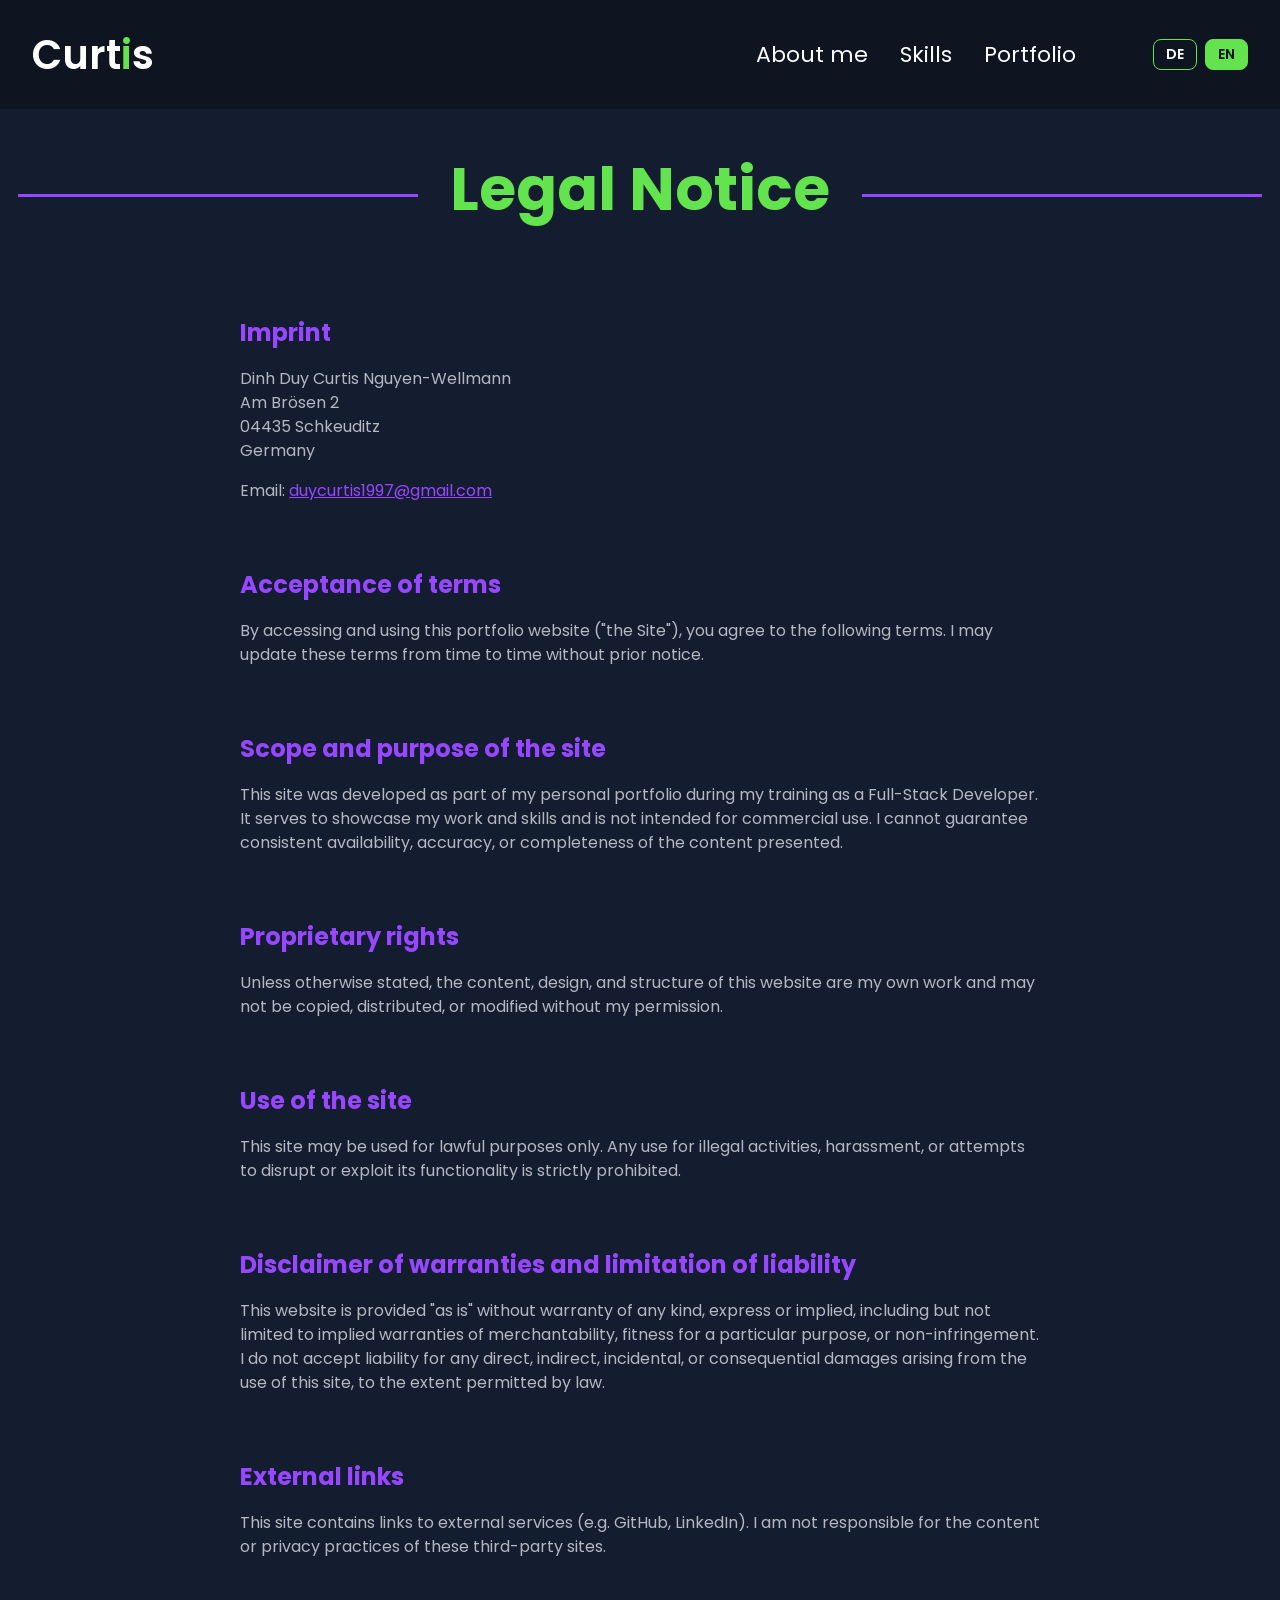
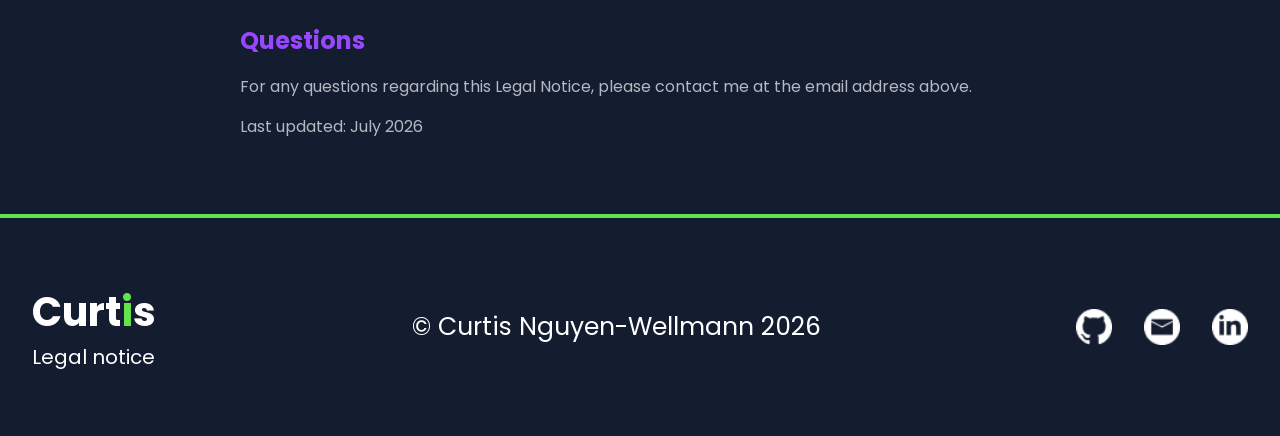
==== commit c446f04e: "feat: compress oversized images, add favicon, fix scroll-margin + hero 100dvh + widescreen full-blee" ====
--- a/legal/privacy/legal-notice.html
+++ b/legal/privacy/legal-notice.html
@@ -4,6 +4,10 @@
   <meta charset="UTF-8">
   <meta name="viewport" content="width=device-width, initial-scale=1.0">
   <title>Legal Notice – Curtis Nguyen-Wellmann</title>
+  <link rel="icon" type="image/x-icon" href="../../images/favicon/favicon.ico">
+  <link rel="icon" type="image/png" sizes="32x32" href="../../images/favicon/favicon-32x32.png">
+  <link rel="icon" type="image/png" sizes="16x16" href="../../images/favicon/favicon-16x16.png">
+  <link rel="apple-touch-icon" sizes="180x180" href="../../images/favicon/apple-touch-icon.png">
 
   <link rel="preconnect" href="https://fonts.googleapis.com">
   <link href="https://fonts.googleapis.com/css2?family=Poppins:wght@400;600;700&display=swap" rel="stylesheet">
@@ -143,13 +147,13 @@
 
     <div class="footer_socials">
       <a href="https://github.com/Curtis-GH" target="_blank" rel="noopener">
-        <img src="../../icons/social/social_github.png" alt="Github">
+        <img src="../../images/social/social_github.png" alt="Github">
       </a>
       <a href="mailto:duycurtis1997@gmail.com">
-        <img src="../../icons/social/social_email.png" alt="Email">
+        <img src="../../images/social/social_email.png" alt="Email">
       </a>
       <a href="#" target="_blank" rel="noopener">
-        <img src="../../icons/social/social_linkedin.png" alt="LinkedIn">
+        <img src="../../images/social/social_linkedin.png" alt="LinkedIn">
       </a>
     </div>
   </footer>
@@ -157,4 +161,4 @@
   <script src="../../js/translations.js"></script>
   <script src="../../js/main.js"></script>
 </body>
-</html>+</html>
--- a/css/style.css
+++ b/css/style.css
@@ -78,15 +78,16 @@
 
 /* ===== HERO ===== */
 .hero {
-  min-height: 60vh;
+  height: 100vh;
+  height: 100dvh;
   display: flex;
   flex-direction: column;
   justify-content: center;
   position: relative;
   overflow: hidden;
   background-image:
-    url("../icons/decorative/shadow-purple-about.png"),
-    url("../icons/decorative/shadow-cyan-hero.png.svg");
+    url("../images/decorative/shadow-purple-about.png"),
+    url("../images/decorative/shadow-cyan-hero.png.svg");
   background-repeat: no-repeat, no-repeat;
   background-position: left top, right top;
   background-size: 700px, 250px;
@@ -1148,4 +1149,13 @@
 .mobile-menu_lang-btn.lang-btn--active {
   background: transparent;
   color: var(--color-accent-green);
+}
+
+/* Compensate for sticky header (max 109px) when jumping to a section via
+   anchor link, so the heading isn't hidden behind the header. */
+#about,
+#skills,
+#portfolio,
+#contact {
+  scroll-margin-top: 120px;
 }
--- a/css/responsive.css
+++ b/css/responsive.css
@@ -16,6 +16,10 @@
 
   .container {
     padding-inline: var(--space-sm);
+  }
+
+  .legal_title-row {
+    margin-inline: calc(var(--space-sm) * -1);
   }
 
   .header_nav,
@@ -581,4 +585,4 @@
   }
   
 }
-/* ===== END 320px ===== */+/* ===== END 320px ===== */
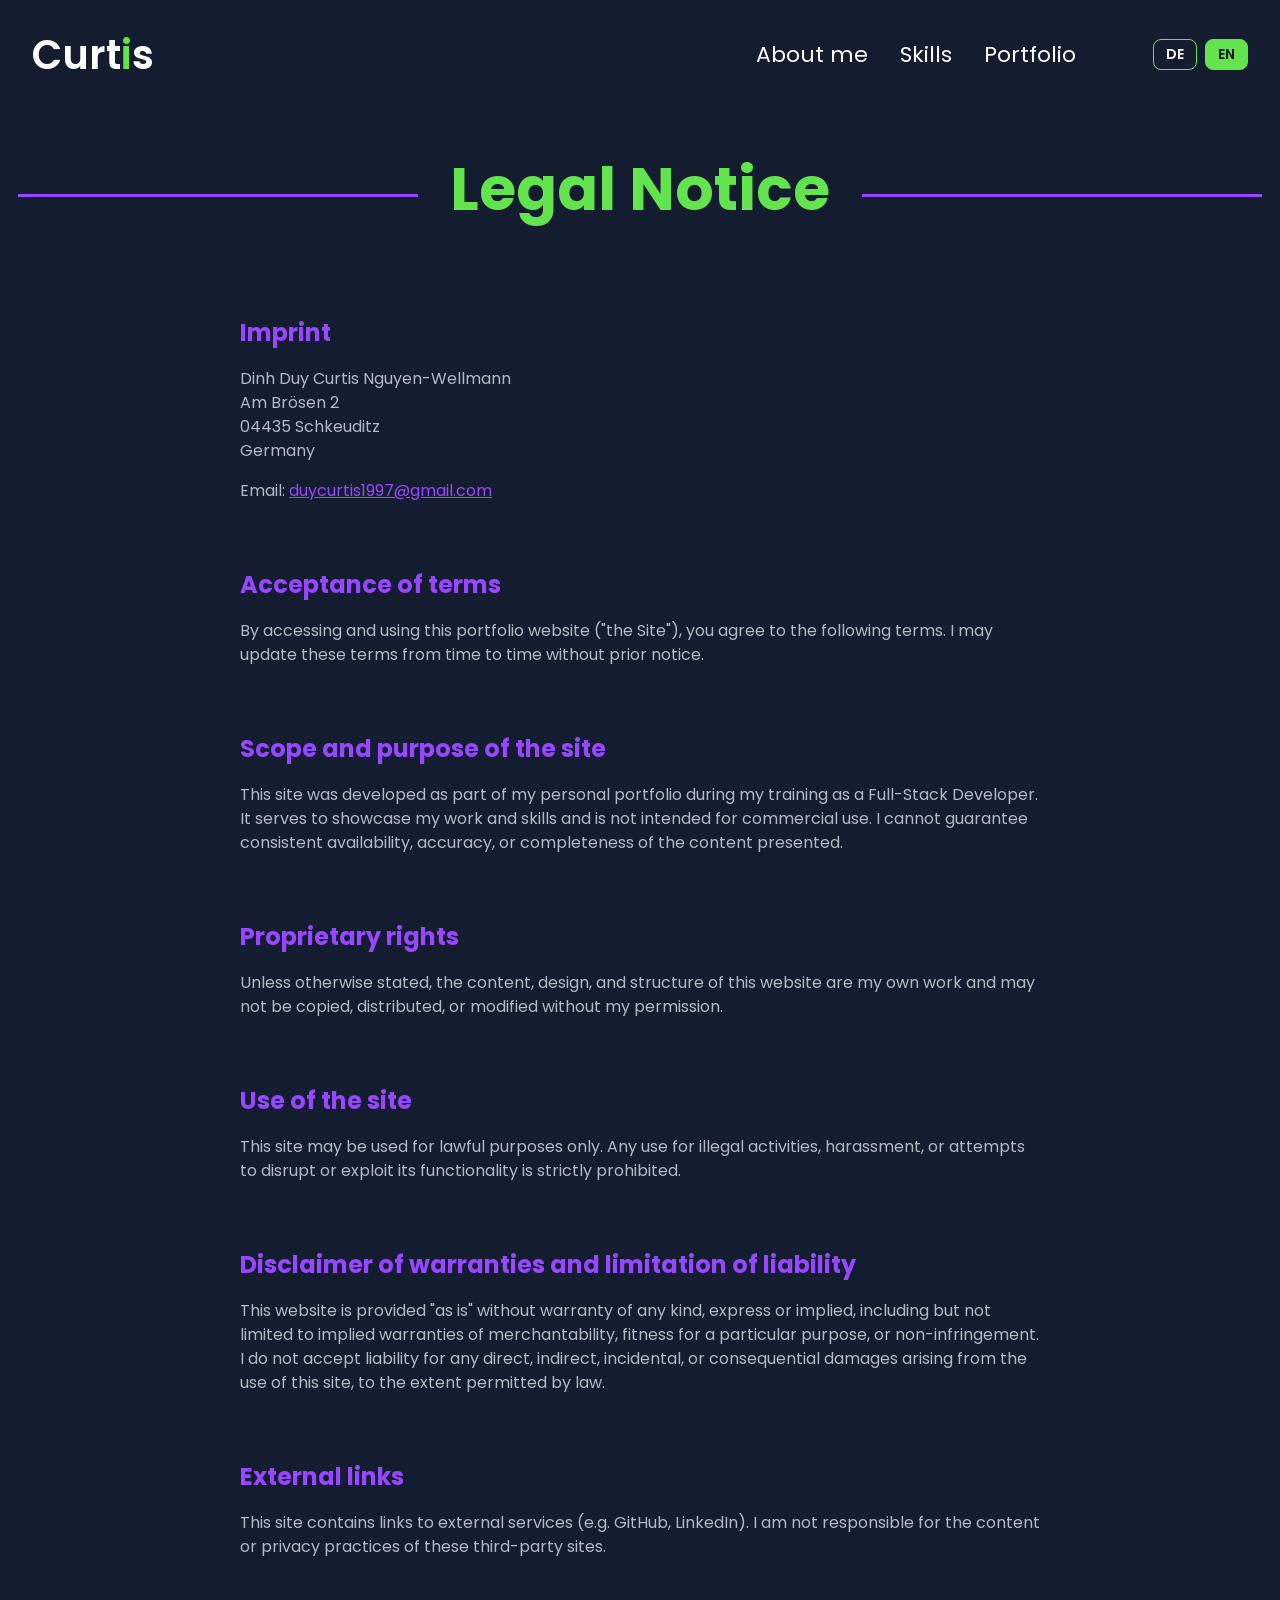
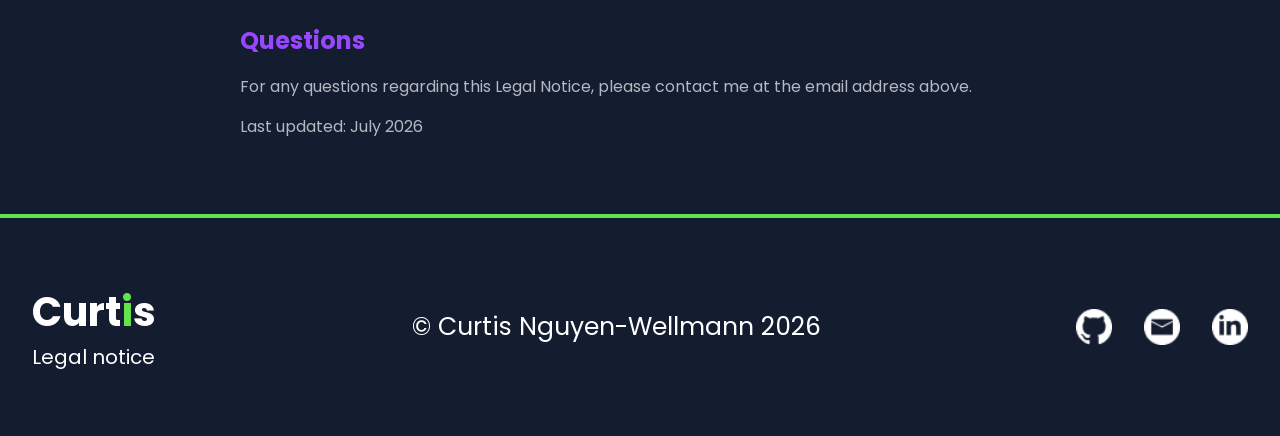
==== commit da763e68: "fix(header): adapt legal pages to full-bleed header structure Legal Notice and Privacy Policy still " ====
--- a/legal/privacy/legal-notice.html
+++ b/legal/privacy/legal-notice.html
@@ -3,7 +3,7 @@
 <head>
   <meta charset="UTF-8">
   <meta name="viewport" content="width=device-width, initial-scale=1.0">
-  <title>Legal Notice – Curtis Nguyen-Wellmann</title>
+  <title>Curtis Nguyen-Wellmann</title>
   <link rel="icon" type="image/x-icon" href="../../images/favicon/favicon.ico">
   <link rel="icon" type="image/png" sizes="32x32" href="../../images/favicon/favicon-32x32.png">
   <link rel="icon" type="image/png" sizes="16x16" href="../../images/favicon/favicon-16x16.png">
@@ -20,7 +20,8 @@
 <body>
 
   <!-- Header -->
-  <header class="header container">
+  <header class="header">
+    <div class="header_inner container">
     <a href="../../index.html" class="header_logo">Curt<span class="accent">i</span>s</a>
     <nav class="header_nav">
       <ul>
@@ -45,6 +46,7 @@
       <span></span>
       <span></span>
     </button>
+    </div>
   </header>
 
   <div class="mobile-menu" id="mobile-menu">
--- a/css/style.css
+++ b/css/style.css
@@ -3,11 +3,14 @@
   position: sticky;
   top: 0;
   z-index: 200;
-  background-color: var(--color-bg);
+  background-color: #141d2f;
+  padding-block: var(--space-sm);
+}
+
+.header_inner {
   display: flex;
   align-items: center;
   justify-content: space-between;
-  padding-block: var(--space-sm);
 }
 
 .header_nav {
@@ -90,7 +93,7 @@
     url("../images/decorative/shadow-cyan-hero.png.svg");
   background-repeat: no-repeat, no-repeat;
   background-position: left top, right top;
-  background-size: 700px, 250px;
+  background-size: 700px, 384px;
   margin-bottom: -40px;
 }
 
@@ -134,12 +137,12 @@
 .hero_eyebrow {
   writing-mode: vertical-rl;
   transform: rotate(180deg);
-  font-size: 45px;
+  font-size: 60px;
   font-weight: 600;
   color: #fff;
 }
 html[lang="de"] .hero_eyebrow {
-  font-size: 50px;
+  font-size: 40px;
 }
 
 .hero_name-block {
@@ -168,11 +171,17 @@
   display: flex;
   align-items: center;
   gap: 40px;
+  margin-left: 20px;
 }
 
 .hero_socials img {
   width: 32px;
   height: 32px;
+  transition: transform 0.5s ease;
+}
+
+.hero_socials img:hover {
+  transform: translateY(-10px);
 }
 
 .hero_email {
@@ -258,27 +267,12 @@
 .portfolio {
   position: relative;
   overflow: hidden;
-}
-
-.portfolio_blob {
-  position: absolute;
-  z-index: 0;
-  max-width: none;
-  pointer-events: none;
-}
-
-.portfolio_blob--right {
-  top: 0;
-  right: 0;
-  height: 100%;
-  width: auto;
-}
-
-.portfolio_blob--left {
-  bottom: 0;
-  left: 0;
-  height: 100%;
-  width: auto;
+  background-image:
+    url("../images/decorative/portfolio-shadow-blue.png"),
+    url("../images/decorative/portfolio-shadow-green.png");
+  background-repeat: no-repeat, no-repeat;
+  background-position: top right, bottom left;
+  background-size: auto 100%, auto 80%;
 }
 
 .portfolio_heading-row {
@@ -354,6 +348,14 @@
 }
 
 .project-card:hover .project-card_links {
+  opacity: 1;
+  transform: translateY(0);
+}
+
+/* Tap-triggered equivalent of the hover reveal above, for touch screens
+   (tablet) where :hover can't be relied on. Toggled via JS
+   (.is-expanded class), see initProjectCardToggle() in main.js. */
+.project-card.is-expanded .project-card_links {
   opacity: 1;
   transform: translateY(0);
 }
@@ -385,6 +387,11 @@
   transform: translateY(0);
 }
 
+.project-card.is-expanded .project-card_info {
+  opacity: 1;
+  transform: translateY(0);
+}
+
 .project-card_info h3 {
   color: var(--color-accent-purple);
   margin-bottom: var(--space-xs);
@@ -513,10 +520,21 @@
   opacity: 1;
   cursor: not-allowed;
   transform: none;
-  cursor: pointer;
 }
 .contact_form {
   padding-right: 75px;
+}
+
+/* Honeypot anti-spam field: invisible to real users (off-screen, not
+   display:none — some bots skip display:none fields), but present in
+   the DOM for bots to fill. If filled on submit, contact.php silently
+   discards the message instead of sending it. */
+.hp-field {
+  position: absolute;
+  left: -5000px;
+  width: 1px;
+  height: 1px;
+  overflow: hidden;
 }
 
 .contact_feedback {
@@ -644,7 +662,7 @@
 
 .about_photo {
   position: relative;
-  z-index: 1;
+  z-index: 0;
   width: 100%;
   object-fit: contain;
 }
@@ -658,12 +676,14 @@
 
 }
 
+
 .about_wave {
   position: absolute;
-  top: calc(100% - 180px);
+  top: calc(100% - 250px);
   left: 0;
   width: 100%;
-  z-index: 2;
+  z-index: 1;
+
   pointer-events: none;
 }
 
@@ -721,6 +741,14 @@
   left: 50%;
   transform: translateX(-50%);
   width: 196px;
+  padding: var(--space-xs) var(--space-sm);
+  background-color: var(--color-bg-alt);
+  border: 1px solid var(--color-accent-cyan);
+  border-radius: var(--radius);
+  color: var(--color-text);
+  font-size: var(--fs-small);
+  line-height: 1.4;
+  text-align: center;
   opacity: 0;
   pointer-events: none;
   transition: opacity var(--transition);
@@ -728,6 +756,10 @@
 }
 
 .skill-item--tooltip:hover .skill-item_tooltip {
+  opacity: 1;
+}
+
+.skill-item--tooltip.is-expanded .skill-item_tooltip {
   opacity: 1;
 }
 
@@ -782,13 +814,6 @@
 }
 
 /* ===== END SKILLS ===== */
-
-/* Background color spanning Skills section through page end */
-.page-bottom {
-  background-color: #141d2f;
-  margin-inline: auto;
-  padding-inline: var(--space-md);
-}
 
 /* ===== REFERENCES / TESTIMONIALS ===== */
 .references {
@@ -845,13 +870,6 @@
   margin-top: var(--space-md);
 }
 
- .testimonial_avatar-divider {
-    display: inline-block;
-    flex-grow: 1;
-    height: 3px;
-    background-color: var(--color-accent-green);
-    display: none;}
-
 .testimonial_author {
     color: var(--color-text-muted);
     font-size: var(--fs-body);
@@ -873,9 +891,17 @@
   background-color: var(--color-bg-alt);
 }
 
+.testimonial_avatar-row {
+  display: flex;
+  align-items: center;
+  flex-grow: 1;
+  gap: var(--space-sm);
+}
+
 .testimonial_avatar-divider {
   display: inline-block;
   flex-grow: 1;
+  min-width: 100px;
   height: 3px;
   background-color: var(--color-accent-green);
 }
@@ -927,16 +953,10 @@
 .contact {
   position: relative;
   overflow: hidden;
-}
-
-.contact_shadow {
-  position: absolute;
-  top: 0;
-  right: 0;
-  height: 100%;
-  width: auto;
-  z-index: 0;
-  pointer-events: none;
+  background-image: url("../images/decorative/contact-shadow.png");
+  background-repeat: no-repeat;
+  background-position: top right;
+  background-size: auto 100%;
 }
 
 .contact_heading-row {
--- a/css/responsive.css
+++ b/css/responsive.css
@@ -31,8 +31,24 @@
     display: flex;
   }
 
+  .hero_footer {
+    position: relative;
+  }
+
+  .hero_divider {
+    position: absolute;
+    left: -16px;
+    top: 50%;
+    transform: translateY(-50%);
+  }
+
+  .hero_socials {
+    margin-left: 114px;
+  }
+
   .hero {
-    background-size: 320px, 180px;
+    background-size: 480px, 420px;
+    background-position: -240px top, calc(100% + 210px) 70%;
   }
 
   .hero_heading-row {
@@ -47,12 +63,6 @@
 
   .hero_scroll {
     display: none;
-  }
-
-  .page-bottom {
-    background-color: #141d2f;
-    margin-inline: auto;
-    padding: 0;
   }
 
   .about_grid {
@@ -94,6 +104,7 @@
 
   .skills_divider {
     order: 0;
+    margin-right: -16px;
   }
 
   .testimonial {
@@ -141,11 +152,12 @@
   .testimonial_avatar-divider {
     grid-column: 3;
     display: block;
-  }
-
-  .contact_shadow {
-    height: 300px;
-    width: auto;
+    min-width: 0;
+    margin-right: -48px;
+  }
+
+  .contact {
+    background-size: auto 300px;
   }
 
   .contact_heading-row {
@@ -153,13 +165,24 @@
     justify-content: center;
   }
 
+  .contact_intro-heading {
+    position: relative;
+  }
+
+  .contact_intro-divider {
+    position: absolute;
+    left: -16px;
+  }
+
   .contact_intro-heading h3 {
+    margin-left: 40px;
     font-size: 20px;
     font-weight: 400;
   }
 
   .contact_divider {
     order: 0;
+    margin-right: -16px;
   }
 
   .contact_intro p {
@@ -201,6 +224,18 @@
   .btn--primary {
     background-color: var(--color-accent-green);
     color: #fff;
+  }
+
+  /* Touch screens: disable the :hover trigger for the skill tooltip
+     entirely (touch devices simulate a "sticky" hover that doesn't
+     reliably clear). Tap-toggle via .is-expanded (see main.js) is the
+     only trigger in this range, same approach as the project cards. */
+  .skill-item--tooltip:hover .skill-item_tooltip {
+    opacity: 0;
+  }
+
+  .skill-item--tooltip.is-expanded .skill-item_tooltip {
+    opacity: 1;
   }
 }
 /* ===== END SHARED ≤1150px ===== */
@@ -266,7 +301,13 @@
   }
 
   .portfolio_divider {
+    position: absolute;
+    left: -16px;
     width: 40px;
+  }
+
+  .portfolio_heading-row h2 {
+    margin-left: 40px;
   }
 
   .portfolio_subtitle {
@@ -274,10 +315,8 @@
     max-width: none;
   }
 
-  .portfolio_blob--right,
-  .portfolio_blob--left {
-    height: 240px;
-    width: auto;
+  .portfolio {
+    background-size: auto 240px, auto 240px;
   }
 
   .portfolio_grid {
@@ -386,6 +425,15 @@
     padding-left: 120px;
     font-size: 20px;
   }
+
+  .portfolio_divider {
+    position: absolute;
+    left: -16px;
+  }
+
+  .portfolio_heading-row h2 {
+    margin-left: 50px;
+  }
 }
 /* ===== END 770-1150px ===== */
 
@@ -393,7 +441,8 @@
 /* ===== RESPONSIVE: 480px (large phone) ===== */
 @media (max-width: 480px) {
   .hero {
-    background-size: 220px, 120px;
+    background-size: 320px, 280px;
+    background-position: -160px top, calc(100% + 140px) 70%;
   }
   html[lang="de"] .section_title {
   font-size: 43px;
@@ -452,12 +501,14 @@
 }
 .skills_divider{
   margin: 0;
+  margin-right: -16px;
 }
     .portfolio_divider{ 
       margin: 0;
     }
         .contact_divider{
           margin: 0;
+          margin-right: -16px;
         }
 }
 /* ===== END 480px ===== */
@@ -489,60 +540,6 @@
   white-space: normal;
   text-align: center;
   padding:0;
-}
-@media (max-width: 375px) {
-  .project-card_media {
-    display: flex;
-    flex-direction: column;
-  }
-
-  .project-card_links {
-    position: static;
-    order: 2;
-    opacity: 1;
-    transform: none;
-    justify-content: flex-start;
-    background-color: #fff;
-    padding: 0 var(--space-md);
-    margin-top: 0;
-    max-height: 0;
-    overflow: hidden;
-    transition: max-height var(--transition);
-    
-  }
-
-  .project-card_info {
-    position: static;
-    order: 1;
-    opacity: 1;
-    transform: none;
-    max-height: 0;
-    padding-top: 0;
-    padding-bottom: 0;
-    overflow: hidden;
-    transition: max-height var(--transition);
-  }
-
-  .project-card:hover .project-card_info,
-  .project-card:hover .project-card_links {
-    max-height: 400px;
-    
-  }
-
-  .project-card:hover .project-card_links {
-    padding: var(--space-sm) var(--space-md) var(--space-md);
-  }
-
-  .project-card:hover .project-card_info {
-    padding-top: var(--space-md);
-    padding-bottom: var(--space-sm);
-  }
-
-  .project-card_links .btn--outline {
-    border-color: var(--color-accent-green);
-    color: var(--color-accent-green);
-  }
-  
 }
 }
 /* ===== END 375px ===== */
@@ -586,3 +583,194 @@
   
 }
 /* ===== END 320px ===== */
+
+/* =====================================================================
+   DESKTOP GAP: 1151–1440px — between the Tablet range (≤1150, container
+   padding var(--space-sm)=16px) and Widescreen (≥1441, container padding
+   var(--space-md)=32px scales via --real-vw). In this range the container
+   is unmodified base CSS: fixed 32px padding-inline, never auto-margined
+   (max-width:1440px only kicks in centering beyond 1441px). So a fixed
+   -32px offset (not a --real-vw calc) is enough — no viewport scaling
+   needed since the gap-to-close never changes within this range. Same
+   position:absolute + compensating-margin technique as the ≤1150 block.
+   ===================================================================== */
+@media (min-width: 1151px) and (max-width: 1440px) {
+  .hero_divider {
+    position: absolute;
+    left: -32px;
+    top: 50%;
+    transform: translateY(-50%);
+  }
+
+  .hero_socials {
+    margin-left: 98px;
+  }
+
+  .portfolio_divider {
+    position: absolute;
+    left: -32px;
+  }
+
+  .portfolio_heading-row h2 {
+    margin-left: 34px;
+  }
+
+  .contact_intro-heading {
+    position: relative;
+  }
+
+  .contact_intro-divider {
+    position: absolute;
+    left: -32px;
+  }
+
+  .contact_intro-heading h3 {
+    margin-left: 24px;
+  }
+}
+/* ===== END DESKTOP GAP 1151-1440px ===== */
+
+/* =====================================================================
+   WIDESCREEN: >1440px — Hero background (glows) bleed to true screen
+   edges and scale with viewport width, per Figma "Version1.2_Widescreen"
+   reference. Content (name/role/button) stays capped+centered at 1440px.
+   The hero divider (green line before social icons) extends to the true
+   left edge, matching the Figma reference.
+   ===================================================================== */
+@media (min-width: 1441px) {
+  .legal_divider {
+    max-width: none;
+  }
+
+  .legal_divider:first-of-type {
+    margin-left: min(0px, calc(-1 * (var(--real-vw) - 1440px) / 2 + 32px));
+  }
+
+  .legal_divider:last-of-type {
+    margin-right: min(0px, calc(-1 * (var(--real-vw) - 1440px) / 2 + 32px));
+  }
+
+  .hero {
+    max-width: none;
+    margin-inline: 0;
+    padding-inline: 0;
+    background-size: 42vw, 30vw;
+  }
+
+  .hero_content {
+    width: 100%;
+    max-width: 1440px;
+    margin-inline: auto;
+    box-sizing: border-box;
+  }
+
+  .hero_footer {
+    position: relative;
+    width: 100%;
+    max-width: 1440px;
+    margin-inline: auto;
+    padding-inline: 100px;
+    box-sizing: border-box;
+  }
+
+  .hero_divider {
+    position: absolute;
+    left: calc(-1 * (100vw - 1440px) / 2);
+    width: calc(((100vw - 1440px) / 2) + 100px);
+    height: 3px;
+  }
+
+  /* About/Skills transition wave: bleed to both true screen edges
+     without affecting the spacing to the photo/icons beneath it. */
+  .about_wave {
+    left: min(0px, calc(-1 * (100vw - 1440px) / 2 + 32px));
+    width: 100vw;
+    max-width: none;
+  }
+    .skills_divider {
+    margin-right: min(0px, calc(-1 * (var(--real-vw) - 1440px) / 2));
+  }
+
+  .contact_divider {
+    margin-right: min(0px, calc(-1 * (var(--real-vw) - 1440px) / 2 - 32px));
+  }
+
+  .testimonial_avatar-divider {
+    margin-right: min(0px, calc(-1 * (var(--real-vw) - 1440px) / 2));
+  }
+
+
+  .footer {
+    position: relative;
+    border-top: none;
+  }
+
+ .footer::before {
+    content: "";
+    position: absolute;
+    top: -4px;
+    left: min(0px, calc(-1 * (var(--real-vw) - 1440px) / 2 + 32px));
+    width: var(--real-vw);
+    height: 4px;
+    background-color: var(--color-accent-green);
+  }
+
+  /* Portfolio + Contact: same full-bleed technique as Hero above. The
+     section itself goes edge-to-edge (so its background-image blobs
+     naturally reach the true screen edges with plain "top right" /
+     "bottom left" positioning — no calc() needed), while an inner
+     wrapper restores the original 1440px-capped, padded content area
+     for the heading/grid/form. */
+  .portfolio,
+  .contact {
+    max-width: none;
+    margin-inline: 0;
+    padding-inline: 0;
+  }
+
+  .portfolio_inner,
+  .contact_inner {
+    width: 100%;
+    max-width: 1440px;
+    margin-inline: auto;
+    padding-inline: var(--space-md);
+    box-sizing: border-box;
+  }
+
+  /* Portfolio + "Problem to solve" dividers: position:absolute (like
+     hero_divider) instead of margin-based, so bleeding them to the true
+     left edge can never drag the heading text next to them along. The
+     heading itself gets a matching margin-left to keep it exactly where
+     it was (compensating for the divider's width + row gap, which it
+     no longer needs to "make room for" once taken out of flex flow). */
+  .portfolio_divider {
+    position: absolute;
+    left: min(0px, calc(-1 * (var(--real-vw) - 1440px) / 2 - 32px));
+    width: calc((var(--real-vw) - 1440px) / 2 + 142px);
+    margin-top: 25px;
+  }
+
+  .portfolio_heading-row h2 {
+    margin-left: calc(80px + var(--space-sm));
+  }
+
+  .contact_intro-heading {
+    position: relative;
+  }
+
+  .contact_intro-divider {
+    position: absolute;
+    left: min(0px, calc(-1 * (var(--real-vw) - 1440px) / 2 - 32px));
+    width: calc((var(--real-vw) - 1440px) / 2 + 72px);
+    top: 50%;
+    transform: translateY(-50%);
+  }
+
+  .contact_intro-heading h3 {
+    margin-left: calc(40px + var(--space-sm));
+  }
+
+}
+  
+
+/* ===== END WIDESCREEN ===== */
